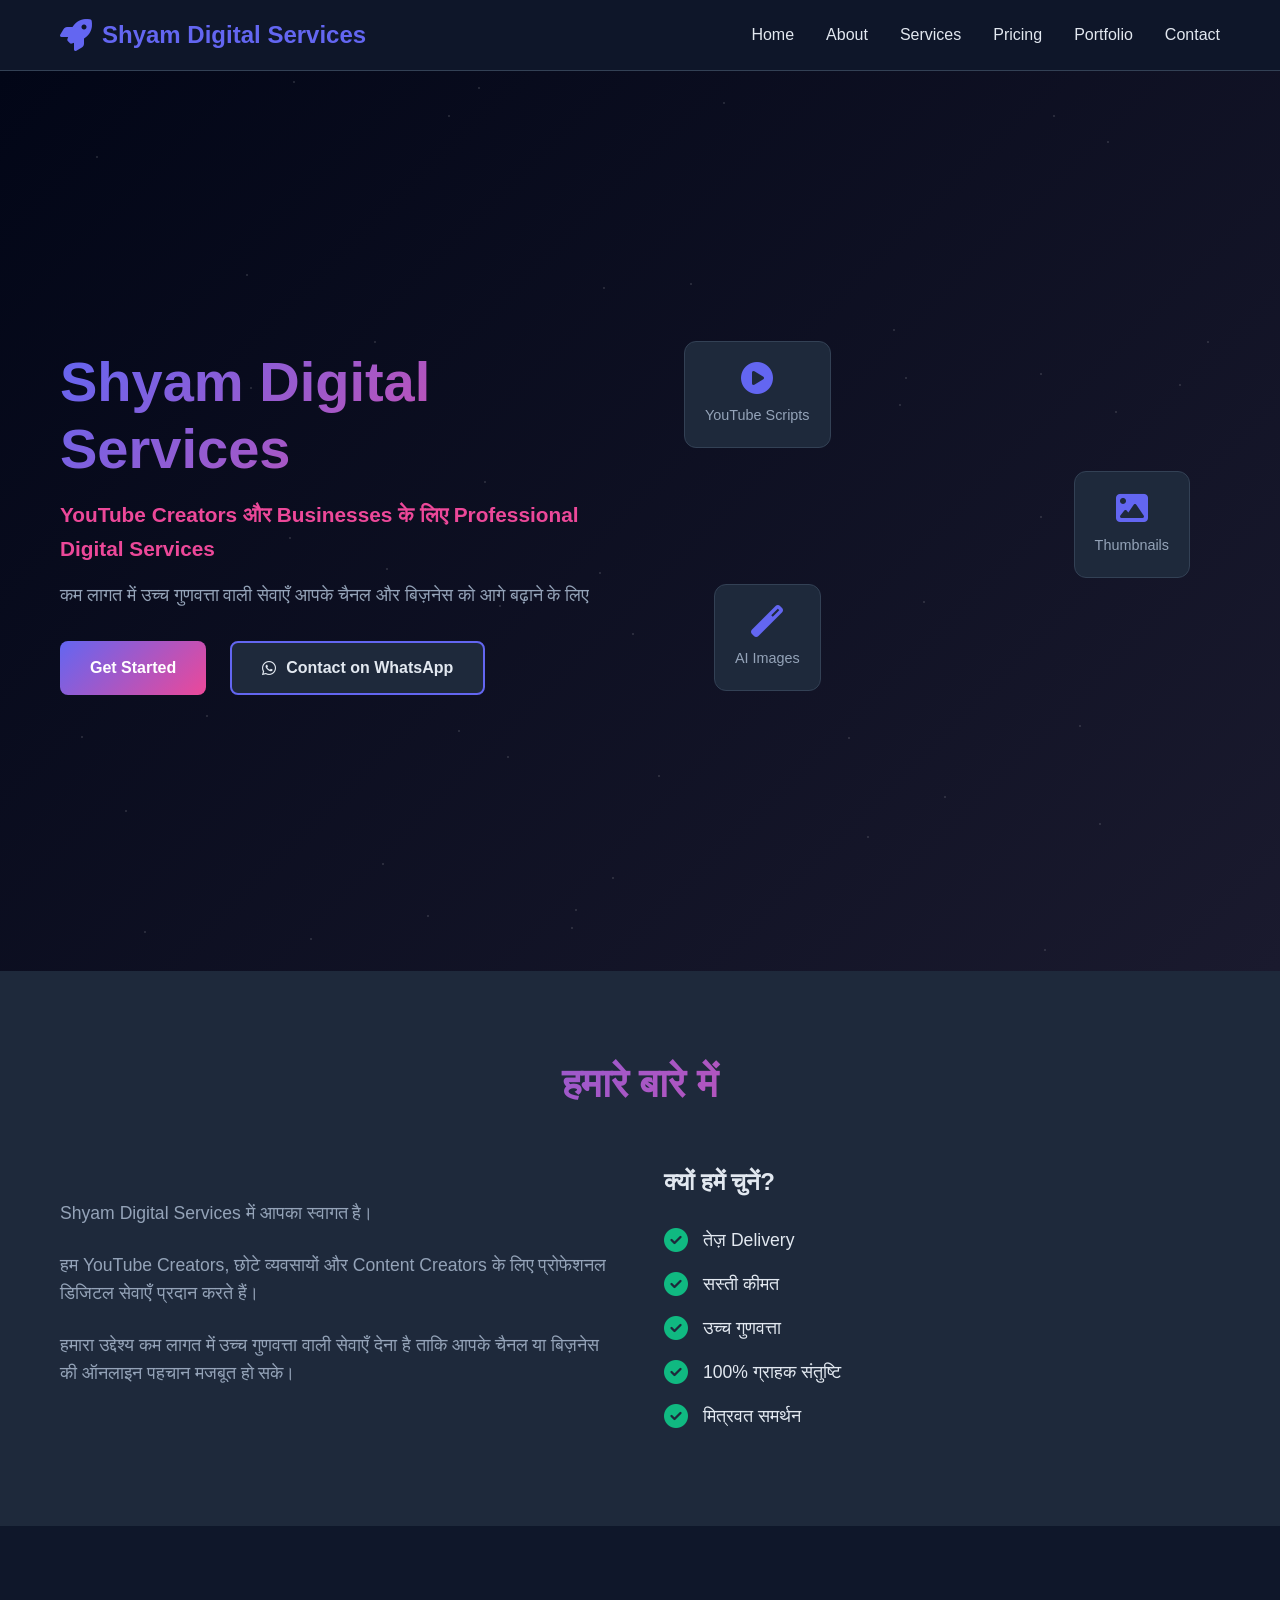
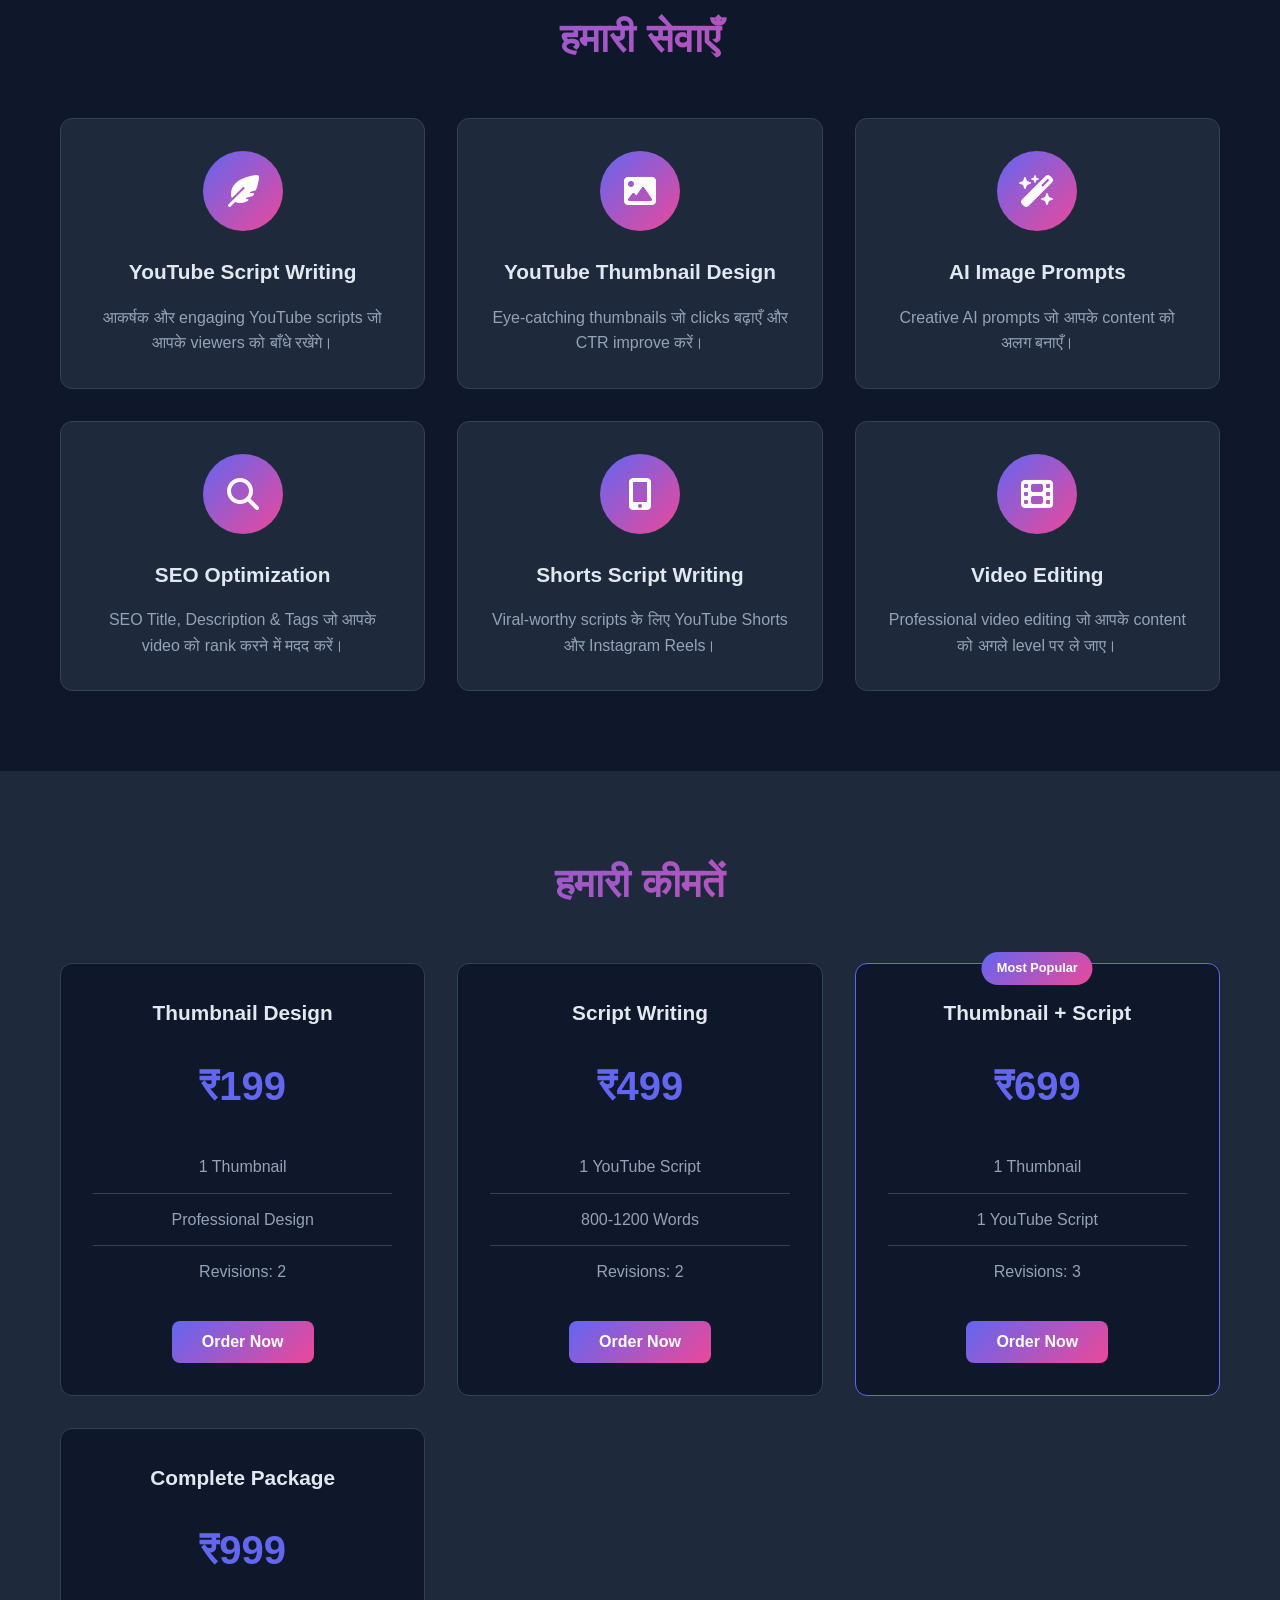
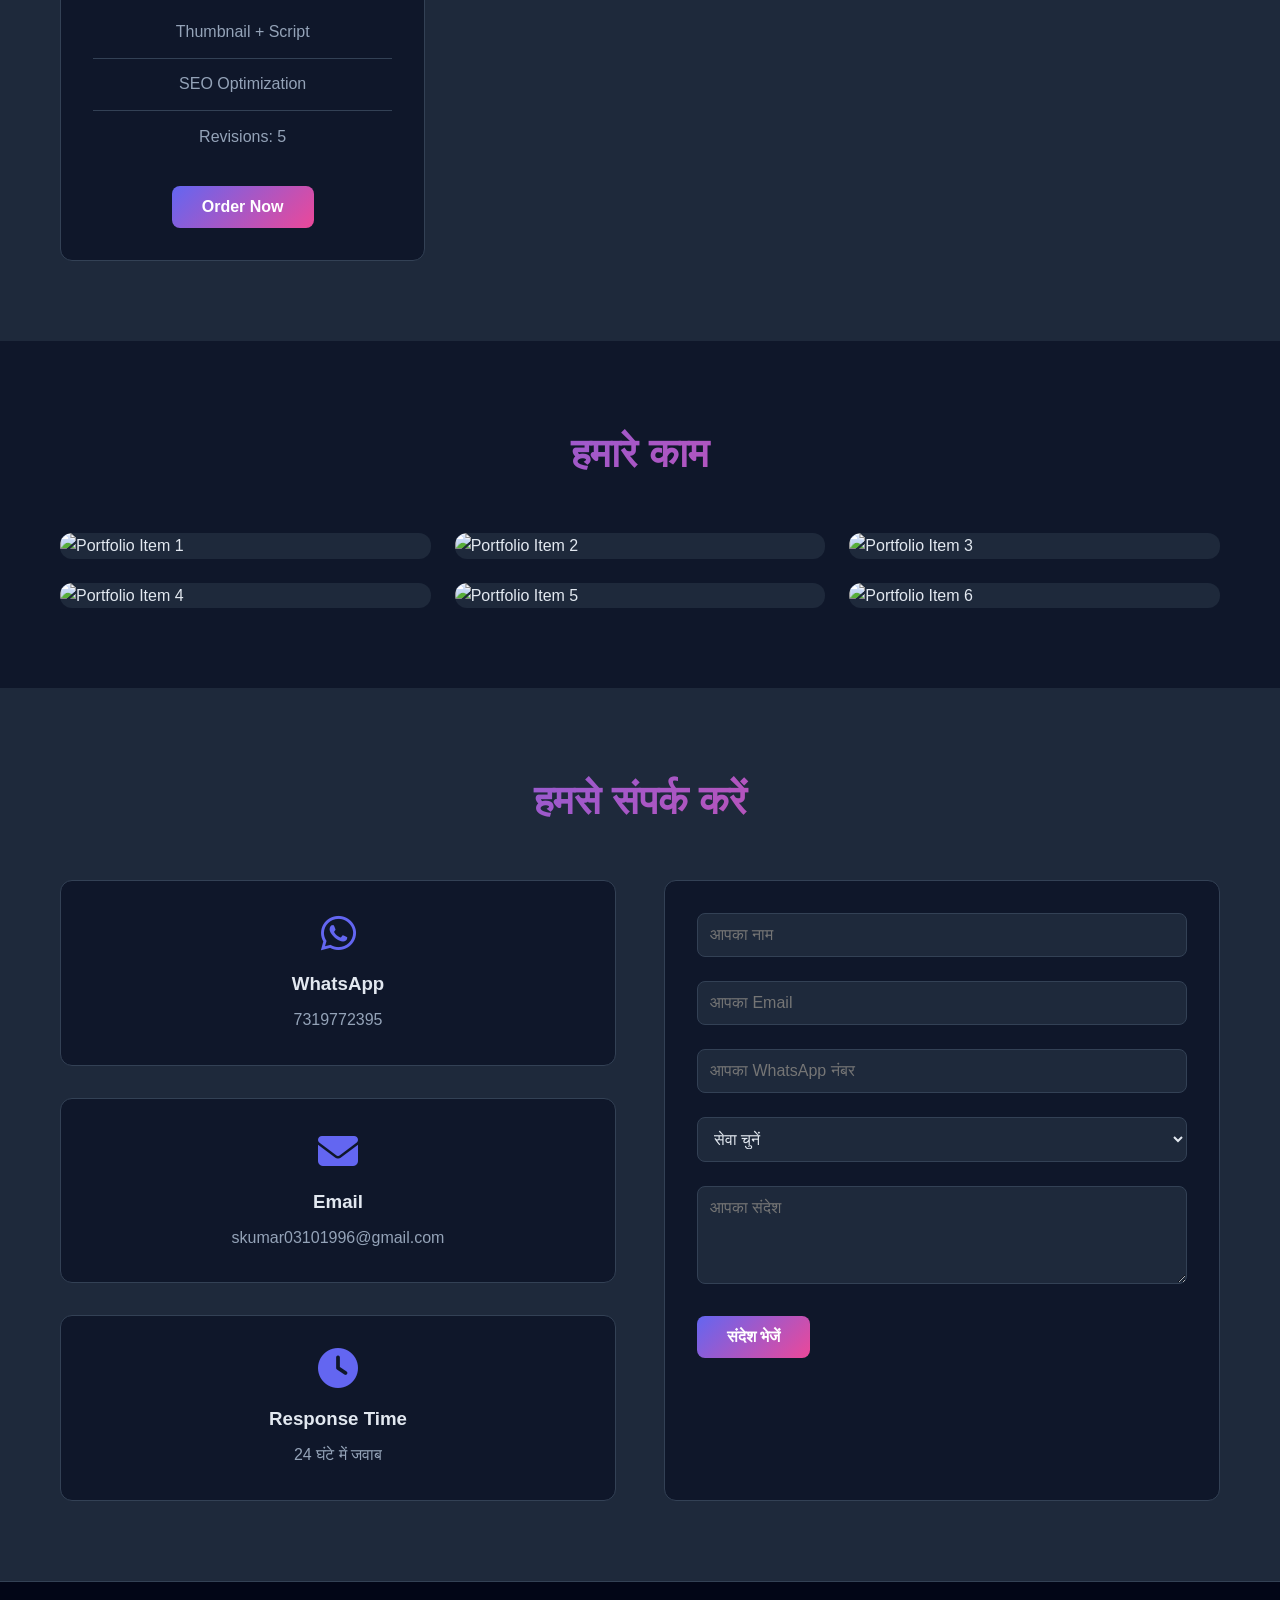
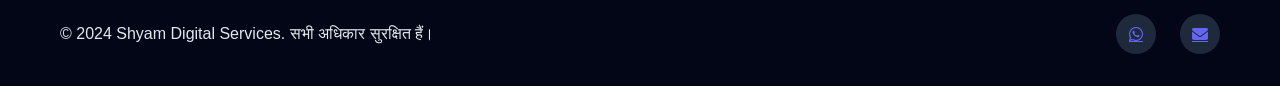
==== index.html @ b9439e79 "Initial commit: Shyam Digital Services Website" ====
<!DOCTYPE html>
<html lang="hi">
<head>
    <meta charset="UTF-8">
    <meta name="viewport" content="width=device-width, initial-scale=1.0">
    <title>Shyam Digital Services - YouTube और Business के लिए Digital Solutions</title>
    <link rel="stylesheet" href="styles.css">
    <link rel="stylesheet" href="https://cdnjs.cloudflare.com/ajax/libs/font-awesome/6.4.0/css/all.min.css">
</head>
<body>
    <!-- Navigation -->
    <nav class="navbar">
        <div class="container">
            <div class="logo">
                <i class="fas fa-rocket"></i>
                <span>Shyam Digital Services</span>
            </div>
            <ul class="nav-links">
                <li><a href="#home">Home</a></li>
                <li><a href="#about">About</a></li>
                <li><a href="#services">Services</a></li>
                <li><a href="#pricing">Pricing</a></li>
                <li><a href="#portfolio">Portfolio</a></li>
                <li><a href="#contact">Contact</a></li>
            </ul>
            <div class="hamburger">
                <span></span>
                <span></span>
                <span></span>
            </div>
        </div>
    </nav>

    <!-- Home Section -->
    <section id="home" class="hero">
        <div class="stars"></div>
        <div class="container hero-content">
            <div class="hero-text">
                <h1 class="fade-in">Shyam Digital Services</h1>
                <p class="tagline fade-in" style="animation-delay: 0.2s;">YouTube Creators और Businesses के लिए Professional Digital Services</p>
                <p class="description fade-in" style="animation-delay: 0.4s;">कम लागत में उच्च गुणवत्ता वाली सेवाएँ आपके चैनल और बिज़नेस को आगे बढ़ाने के लिए</p>
                <div class="hero-buttons fade-in" style="animation-delay: 0.6s;">
                    <a href="#services" class="btn btn-primary">Get Started</a>
                    <a href="https://wa.me/917319772395?text=Hello%20Shyam%20Digital%20Services" class="btn btn-secondary" target="_blank">
                        <i class="fab fa-whatsapp"></i> Contact on WhatsApp
                    </a>
                </div>
            </div>
            <div class="hero-image">
                <div class="floating-card card-1">
                    <i class="fas fa-play-circle"></i>
                    <p>YouTube Scripts</p>
                </div>
                <div class="floating-card card-2">
                    <i class="fas fa-image"></i>
                    <p>Thumbnails</p>
                </div>
                <div class="floating-card card-3">
                    <i class="fas fa-magic"></i>
                    <p>AI Images</p>
                </div>
            </div>
        </div>
    </section>

    <!-- About Section -->
    <section id="about" class="about">
        <div class="container">
            <h2 class="section-title">हमारे बारे में</h2>
            <div class="about-content">
                <div class="about-text">
                    <p>Shyam Digital Services में आपका स्वागत है।</p>
                    <p>हम YouTube Creators, छोटे व्यवसायों और Content Creators के लिए प्रोफेशनल डिजिटल सेवाएँ प्रदान करते हैं।</p>
                    <p>हमारा उद्देश्य कम लागत में उच्च गुणवत्ता वाली सेवाएँ देना है ताकि आपके चैनल या बिज़नेस की ऑनलाइन पहचान मजबूत हो सके।</p>
                </div>
                <div class="why-choose">
                    <h3>क्यों हमें चुनें?</h3>
                    <ul>
                        <li><i class="fas fa-check-circle"></i> तेज़ Delivery</li>
                        <li><i class="fas fa-check-circle"></i> सस्ती कीमत</li>
                        <li><i class="fas fa-check-circle"></i> उच्च गुणवत्ता</li>
                        <li><i class="fas fa-check-circle"></i> 100% ग्राहक संतुष्टि</li>
                        <li><i class="fas fa-check-circle"></i> मित्रवत समर्थन</li>
                    </ul>
                </div>
            </div>
        </div>
    </section>

    <!-- Services Section -->
    <section id="services" class="services">
        <div class="container">
            <h2 class="section-title">हमारी सेवाएँ</h2>
            <div class="services-grid">
                <div class="service-card">
                    <div class="service-icon">
                        <i class="fas fa-feather-alt"></i>
                    </div>
                    <h3>YouTube Script Writing</h3>
                    <p>आकर्षक और engaging YouTube scripts जो आपके viewers को बाँधे रखेंगे।</p>
                </div>
                <div class="service-card">
                    <div class="service-icon">
                        <i class="fas fa-image"></i>
                    </div>
                    <h3>YouTube Thumbnail Design</h3>
                    <p>Eye-catching thumbnails जो clicks बढ़ाएँ और CTR improve करें।</p>
                </div>
                <div class="service-card">
                    <div class="service-icon">
                        <i class="fas fa-wand-magic-sparkles"></i>
                    </div>
                    <h3>AI Image Prompts</h3>
                    <p>Creative AI prompts जो आपके content को अलग बनाएँ।</p>
                </div>
                <div class="service-card">
                    <div class="service-icon">
                        <i class="fas fa-search"></i>
                    </div>
                    <h3>SEO Optimization</h3>
                    <p>SEO Title, Description & Tags जो आपके video को rank करने में मदद करें।</p>
                </div>
                <div class="service-card">
                    <div class="service-icon">
                        <i class="fas fa-mobile-alt"></i>
                    </div>
                    <h3>Shorts Script Writing</h3>
                    <p>Viral-worthy scripts के लिए YouTube Shorts और Instagram Reels।</p>
                </div>
                <div class="service-card">
                    <div class="service-icon">
                        <i class="fas fa-film"></i>
                    </div>
                    <h3>Video Editing</h3>
                    <p>Professional video editing जो आपके content को अगले level पर ले जाए।</p>
                </div>
            </div>
        </div>
    </section>

    <!-- Pricing Section -->
    <section id="pricing" class="pricing">
        <div class="container">
            <h2 class="section-title">हमारी कीमतें</h2>
            <div class="pricing-grid">
                <div class="pricing-card">
                    <h3>Thumbnail Design</h3>
                    <div class="price">₹199</div>
                    <ul>
                        <li>1 Thumbnail</li>
                        <li>Professional Design</li>
                        <li>Revisions: 2</li>
                    </ul>
                    <button class="btn btn-primary">Order Now</button>
                </div>
                <div class="pricing-card">
                    <h3>Script Writing</h3>
                    <div class="price">₹499</div>
                    <ul>
                        <li>1 YouTube Script</li>
                        <li>800-1200 Words</li>
                        <li>Revisions: 2</li>
                    </ul>
                    <button class="btn btn-primary">Order Now</button>
                </div>
                <div class="pricing-card featured">
                    <div class="badge">Most Popular</div>
                    <h3>Thumbnail + Script</h3>
                    <div class="price">₹699</div>
                    <ul>
                        <li>1 Thumbnail</li>
                        <li>1 YouTube Script</li>
                        <li>Revisions: 3</li>
                    </ul>
                    <button class="btn btn-primary">Order Now</button>
                </div>
                <div class="pricing-card">
                    <h3>Complete Package</h3>
                    <div class="price">₹999</div>
                    <ul>
                        <li>Thumbnail + Script</li>
                        <li>SEO Optimization</li>
                        <li>Revisions: 5</li>
                    </ul>
                    <button class="btn btn-primary">Order Now</button>
                </div>
            </div>
        </div>
    </section>

    <!-- Portfolio Section -->
    <section id="portfolio" class="portfolio">
        <div class="container">
            <h2 class="section-title">हमारे काम</h2>
            <div class="portfolio-grid">
                <div class="portfolio-item">
                    <img src="https://via.placeholder.com/300x200?text=Thumbnail+1" alt="Portfolio Item 1">
                    <div class="portfolio-overlay">
                        <h4>YouTube Thumbnail</h4>
                        <p>Professional Design</p>
                    </div>
                </div>
                <div class="portfolio-item">
                    <img src="https://via.placeholder.com/300x200?text=Thumbnail+2" alt="Portfolio Item 2">
                    <div class="portfolio-overlay">
                        <h4>Shorts Thumbnail</h4>
                        <p>Viral Design</p>
                    </div>
                </div>
                <div class="portfolio-item">
                    <img src="https://via.placeholder.com/300x200?text=Thumbnail+3" alt="Portfolio Item 3">
                    <div class="portfolio-overlay">
                        <h4>AI Generated</h4>
                        <p>Creative Design</p>
                    </div>
                </div>
                <div class="portfolio-item">
                    <img src="https://via.placeholder.com/300x200?text=Thumbnail+4" alt="Portfolio Item 4">
                    <div class="portfolio-overlay">
                        <h4>Brand Design</h4>
                        <p>Custom Design</p>
                    </div>
                </div>
                <div class="portfolio-item">
                    <img src="https://via.placeholder.com/300x200?text=Thumbnail+5" alt="Portfolio Item 5">
                    <div class="portfolio-overlay">
                        <h4>Premium Design</h4>
                        <p>High Quality</p>
                    </div>
                </div>
                <div class="portfolio-item">
                    <img src="https://via.placeholder.com/300x200?text=Thumbnail+6" alt="Portfolio Item 6">
                    <div class="portfolio-overlay">
                        <h4>Special Design</h4>
                        <p>Custom Request</p>
                    </div>
                </div>
            </div>
        </div>
    </section>

    <!-- Contact Section -->
    <section id="contact" class="contact">
        <div class="container">
            <h2 class="section-title">हमसे संपर्क करें</h2>
            <div class="contact-content">
                <div class="contact-info">
                    <div class="contact-card">
                        <i class="fab fa-whatsapp"></i>
                        <h3>WhatsApp</h3>
                        <a href="https://wa.me/917319772395?text=Hello%20Shyam%20Digital%20Services" target="_blank">7319772395</a>
                    </div>
                    <div class="contact-card">
                        <i class="fas fa-envelope"></i>
                        <h3>Email</h3>
                        <a href="mailto:skumar03101996@gmail.com">skumar03101996@gmail.com</a>
                    </div>
                    <div class="contact-card">
                        <i class="fas fa-clock"></i>
                        <h3>Response Time</h3>
                        <p>24 घंटे में जवाब</p>
                    </div>
                </div>
                <form class="contact-form" id="contactForm">
                    <div class="form-group">
                        <input type="text" placeholder="आपका नाम" required>
                    </div>
                    <div class="form-group">
                        <input type="email" placeholder="आपका Email" required>
                    </div>
                    <div class="form-group">
                        <input type="tel" placeholder="आपका WhatsApp नंबर" required>
                    </div>
                    <div class="form-group">
                        <select required>
                            <option value="">सेवा चुनें</option>
                            <option value="thumbnail">Thumbnail Design</option>
                            <option value="script">Script Writing</option>
                            <option value="both">Thumbnail + Script</option>
                            <option value="package">Complete Package</option>
                            <option value="other">अन्य</option>
                        </select>
                    </div>
                    <div class="form-group">
                        <textarea placeholder="आपका संदेश" rows="4" required></textarea>
                    </div>
                    <button type="submit" class="btn btn-primary">संदेश भेजें</button>
                </form>
            </div>
        </div>
    </section>

    <!-- Footer -->
    <footer class="footer">
        <div class="container">
            <p>&copy; 2024 Shyam Digital Services. सभी अधिकार सुरक्षित हैं।</p>
            <div class="social-links">
                <a href="https://wa.me/917319772395" target="_blank"><i class="fab fa-whatsapp"></i></a>
                <a href="mailto:skumar03101996@gmail.com"><i class="fas fa-envelope"></i></a>
            </div>
        </div>
    </footer>

    <script src="script.js"></script>
</body>
</html>
---- styles.css ----
:root {
    --primary-color: #6366f1;
    --secondary-color: #ec4899;
    --dark-bg: #0f172a;
    --darker-bg: #020617;
    --card-bg: #1e293b;
    --text-light: #e2e8f0;
    --text-muted: #94a3b8;
    --border-color: #334155;
    --success: #10b981;
    --warning: #f59e0b;
}

* {
    margin: 0;
    padding: 0;
    box-sizing: border-box;
}

html {
    scroll-behavior: smooth;
}

body {
    font-family: 'Segoe UI', Tahoma, Geneva, Verdana, sans-serif;
    background-color: var(--dark-bg);
    color: var(--text-light);
    line-height: 1.6;
}

.container {
    max-width: 1200px;
    margin: 0 auto;
    padding: 0 20px;
}

/* Navigation */
.navbar {
    background-color: rgba(15, 23, 42, 0.95);
    backdrop-filter: blur(10px);
    border-bottom: 1px solid var(--border-color);
    position: sticky;
    top: 0;
    z-index: 1000;
    animation: slideDown 0.5s ease-out;
}

@keyframes slideDown {
    from {
        transform: translateY(-100%);
        opacity: 0;
    }
    to {
        transform: translateY(0);
        opacity: 1;
    }
}

.navbar .container {
    display: flex;
    justify-content: space-between;
    align-items: center;
    padding: 1rem 20px;
}

.logo {
    display: flex;
    align-items: center;
    gap: 10px;
    font-size: 1.5rem;
    font-weight: bold;
    color: var(--primary-color);
}

.logo i {
    font-size: 2rem;
}

.nav-links {
    display: flex;
    list-style: none;
    gap: 2rem;
}

.nav-links a {
    color: var(--text-light);
    text-decoration: none;
    transition: color 0.3s ease;
    font-weight: 500;
}

.nav-links a:hover {
    color: var(--primary-color);
}

.hamburger {
    display: none;
    flex-direction: column;
    cursor: pointer;
}

.hamburger span {
    width: 25px;
    height: 3px;
    background-color: var(--text-light);
    margin: 5px 0;
    transition: 0.3s;
}

/* Hero Section */
.hero {
    min-height: 100vh;
    display: flex;
    align-items: center;
    position: relative;
    overflow: hidden;
    background: linear-gradient(135deg, var(--darker-bg) 0%, #1a1a2e 100%);
}

.stars {
    position: absolute;
    width: 100%;
    height: 100%;
    top: 0;
    left: 0;
    opacity: 0.3;
}

.hero-content {
    display: grid;
    grid-template-columns: 1fr 1fr;
    gap: 3rem;
    align-items: center;
    position: relative;
    z-index: 2;
}

.hero-text h1 {
    font-size: 3.5rem;
    line-height: 1.2;
    margin-bottom: 1rem;
    background: linear-gradient(135deg, var(--primary-color), var(--secondary-color));
    -webkit-background-clip: text;
    -webkit-text-fill-color: transparent;
    background-clip: text;
}

.tagline {
    font-size: 1.3rem;
    color: var(--secondary-color);
    margin-bottom: 1rem;
    font-weight: 600;
}

.description {
    font-size: 1.1rem;
    color: var(--text-muted);
    margin-bottom: 2rem;
}

.hero-buttons {
    display: flex;
    gap: 1.5rem;
    flex-wrap: wrap;
}

.btn {
    padding: 12px 30px;
    border-radius: 8px;
    font-size: 1rem;
    font-weight: 600;
    cursor: pointer;
    border: none;
    text-decoration: none;
    display: inline-flex;
    align-items: center;
    gap: 10px;
    transition: all 0.3s ease;
}

.btn-primary {
    background: linear-gradient(135deg, var(--primary-color), var(--secondary-color));
    color: white;
}

.btn-primary:hover {
    transform: translateY(-2px);
    box-shadow: 0 10px 25px rgba(99, 102, 241, 0.3);
}

.btn-secondary {
    background-color: var(--card-bg);
    color: var(--text-light);
    border: 2px solid var(--primary-color);
}

.btn-secondary:hover {
    background-color: var(--primary-color);
    color: white;
}

/* Floating Cards */
.hero-image {
    position: relative;
    height: 400px;
}

.floating-card {
    position: absolute;
    background-color: var(--card-bg);
    border: 1px solid var(--border-color);
    padding: 20px;
    border-radius: 12px;
    text-align: center;
    animation: float 3s ease-in-out infinite;
}

.card-1 {
    top: 20px;
    left: 20px;
    animation-delay: 0s;
}

.card-2 {
    top: 150px;
    right: 30px;
    animation-delay: 0.5s;
}

.card-3 {
    bottom: 30px;
    left: 50px;
    animation-delay: 1s;
}

.floating-card i {
    font-size: 2rem;
    color: var(--primary-color);
    margin-bottom: 10px;
}

.floating-card p {
    font-size: 0.9rem;
    color: var(--text-muted);
}

@keyframes float {
    0%, 100% {
        transform: translateY(0px);
    }
    50% {
        transform: translateY(-20px);
    }
}

@keyframes fade-in {
    from {
        opacity: 0;
        transform: translateY(20px);
    }
    to {
        opacity: 1;
        transform: translateY(0);
    }
}

.fade-in {
    animation: fade-in 0.8s ease-out forwards;
    opacity: 0;
}

/* Section Styles */
section {
    padding: 80px 0;
}

.section-title {
    font-size: 2.5rem;
    text-align: center;
    margin-bottom: 3rem;
    background: linear-gradient(135deg, var(--primary-color), var(--secondary-color));
    -webkit-background-clip: text;
    -webkit-text-fill-color: transparent;
    background-clip: text;
}

/* About Section */
.about {
    background-color: var(--card-bg);
}

.about-content {
    display: grid;
    grid-template-columns: 1fr 1fr;
    gap: 3rem;
    align-items: center;
}

.about-text p {
    font-size: 1.1rem;
    color: var(--text-muted);
    margin-bottom: 1.5rem;
}

.why-choose h3 {
    font-size: 1.5rem;
    margin-bottom: 1.5rem;
}

.why-choose ul {
    list-style: none;
}

.why-choose li {
    display: flex;
    align-items: center;
    gap: 15px;
    margin-bottom: 1rem;
    font-size: 1.1rem;
}

.why-choose i {
    color: var(--success);
    font-size: 1.5rem;
}

/* Services Section */
.services {
    background-color: var(--dark-bg);
}

.services-grid {
    display: grid;
    grid-template-columns: repeat(auto-fit, minmax(320px, 1fr));
    gap: 2rem;
}

.service-card {
    background-color: var(--card-bg);
    padding: 2rem;
    border-radius: 12px;
    border: 1px solid var(--border-color);
    text-align: center;
    transition: all 0.3s ease;
    cursor: pointer;
}

.service-card:hover {
    transform: translateY(-10px);
    border-color: var(--primary-color);
    box-shadow: 0 15px 40px rgba(99, 102, 241, 0.2);
}

.service-icon {
    width: 80px;
    height: 80px;
    margin: 0 auto 1.5rem;
    background: linear-gradient(135deg, var(--primary-color), var(--secondary-color));
    border-radius: 50%;
    display: flex;
    align-items: center;
    justify-content: center;
    font-size: 2rem;
    color: white;
}

.service-card h3 {
    font-size: 1.3rem;
    margin-bottom: 1rem;
}

.service-card p {
    color: var(--text-muted);
}

/* Pricing Section */
.pricing {
    background-color: var(--card-bg);
}

.pricing-grid {
    display: grid;
    grid-template-columns: repeat(auto-fit, minmax(280px, 1fr));
    gap: 2rem;
}

.pricing-card {
    background-color: var(--dark-bg);
    padding: 2rem;
    border-radius: 12px;
    border: 1px solid var(--border-color);
    text-align: center;
    transition: all 0.3s ease;
    position: relative;
}

.pricing-card:hover {
    transform: translateY(-10px);
    box-shadow: 0 15px 40px rgba(99, 102, 241, 0.2);
}

.pricing-card.featured {
    border-color: var(--primary-color);
    transform: scale(1.05);
}

.badge {
    position: absolute;
    top: -12px;
    left: 50%;
    transform: translateX(-50%);
    background: linear-gradient(135deg, var(--primary-color), var(--secondary-color));
    color: white;
    padding: 6px 15px;
    border-radius: 20px;
    font-size: 0.8rem;
    font-weight: bold;
}

.pricing-card h3 {
    font-size: 1.3rem;
    margin-bottom: 1rem;
}

.price {
    font-size: 2.5rem;
    color: var(--primary-color);
    margin: 1.5rem 0;
    font-weight: bold;
}

.pricing-card ul {
    list-style: none;
    margin: 1.5rem 0;
}

.pricing-card li {
    padding: 0.8rem 0;
    color: var(--text-muted);
    border-bottom: 1px solid var(--border-color);
}

.pricing-card li:last-child {
    border-bottom: none;
}

/* Portfolio Section */
.portfolio {
    background-color: var(--dark-bg);
}

.portfolio-grid {
    display: grid;
    grid-template-columns: repeat(auto-fit, minmax(300px, 1fr));
    gap: 1.5rem;
}

.portfolio-item {
    position: relative;
    border-radius: 12px;
    overflow: hidden;
    cursor: pointer;
    background-color: var(--card-bg);
}

.portfolio-item img {
    width: 100%;
    height: 250px;
    object-fit: cover;
    transition: transform 0.3s ease;
}

.portfolio-item:hover img {
    transform: scale(1.1);
}

.portfolio-overlay {
    position: absolute;
    bottom: 0;
    left: 0;
    right: 0;
    background: linear-gradient(to top, rgba(0,0,0,0.9), transparent);
    padding: 2rem 1.5rem 1.5rem;
    transform: translateY(100%);
    transition: transform 0.3s ease;
}

.portfolio-item:hover .portfolio-overlay {
    transform: translateY(0);
}

.portfolio-overlay h4 {
    color: var(--primary-color);
    margin-bottom: 0.5rem;
}

.portfolio-overlay p {
    color: var(--text-muted);
    font-size: 0.9rem;
}

/* Contact Section */
.contact {
    background-color: var(--card-bg);
}

.contact-content {
    display: grid;
    grid-template-columns: 1fr 1fr;
    gap: 3rem;
}

.contact-info {
    display: grid;
    gap: 2rem;
}

.contact-card {
    background-color: var(--dark-bg);
    padding: 2rem;
    border-radius: 12px;
    border: 1px solid var(--border-color);
    text-align: center;
}

.contact-card i {
    font-size: 2.5rem;
    color: var(--primary-color);
    margin-bottom: 1rem;
}

.contact-card h3 {
    margin-bottom: 0.5rem;
}

.contact-card a,
.contact-card p {
    color: var(--text-muted);
    text-decoration: none;
}

.contact-card a:hover {
    color: var(--primary-color);
}

/* Contact Form */
.contact-form {
    background-color: var(--dark-bg);
    padding: 2rem;
    border-radius: 12px;
    border: 1px solid var(--border-color);
}

.form-group {
    margin-bottom: 1.5rem;
}

.form-group input,
.form-group select,
.form-group textarea {
    width: 100%;
    padding: 12px;
    background-color: var(--card-bg);
    border: 1px solid var(--border-color);
    border-radius: 8px;
    color: var(--text-light);
    font-family: inherit;
    font-size: 1rem;
    transition: all 0.3s ease;
}

.form-group input:focus,
.form-group select:focus,
.form-group textarea:focus {
    outline: none;
    border-color: var(--primary-color);
    box-shadow: 0 0 0 3px rgba(99, 102, 241, 0.1);
}

.form-group textarea {
    resize: vertical;
}

/* Footer */
.footer {
    background-color: var(--darker-bg);
    padding: 2rem 0;
    border-top: 1px solid var(--border-color);
    text-align: center;
}

.footer .container {
    display: flex;
    justify-content: space-between;
    align-items: center;
}

.social-links {
    display: flex;
    gap: 1.5rem;
}

.social-links a {
    width: 40px;
    height: 40px;
    background-color: var(--card-bg);
    border-radius: 50%;
    display: flex;
    align-items: center;
    justify-content: center;
    color: var(--primary-color);
    transition: all 0.3s ease;
}

.social-links a:hover {
    background-color: var(--primary-color);
    color: white;
}

/* Responsive Design */
@media (max-width: 768px) {
    .nav-links {
        display: none;
    }

    .hamburger {
        display: flex;
    }

    .hero-content {
        grid-template-columns: 1fr;
    }

    .hero-text h1 {
        font-size: 2.5rem;
    }

    .hero-image {
        display: none;
    }

    .about-content,
    .contact-content {
        grid-template-columns: 1fr;
    }

    .footer .container {
        flex-direction: column;
        gap: 1rem;
    }

    .section-title {
        font-size: 2rem;
    }

    .services-grid,
    .pricing-grid,
    .portfolio-grid {
        grid-template-columns: 1fr;
    }

    .pricing-card.featured {
        transform: scale(1);
    }
}

@media (max-width: 480px) {
    .hero-text h1 {
        font-size: 2rem;
    }

    .tagline {
        font-size: 1.1rem;
    }

    .hero-buttons {
        flex-direction: column;
    }

    .btn {
        width: 100%;
        justify-content: center;
    }

    .navbar .container {
        padding: 1rem 10px;
    }

    .logo span {
        display: none;
    }
}
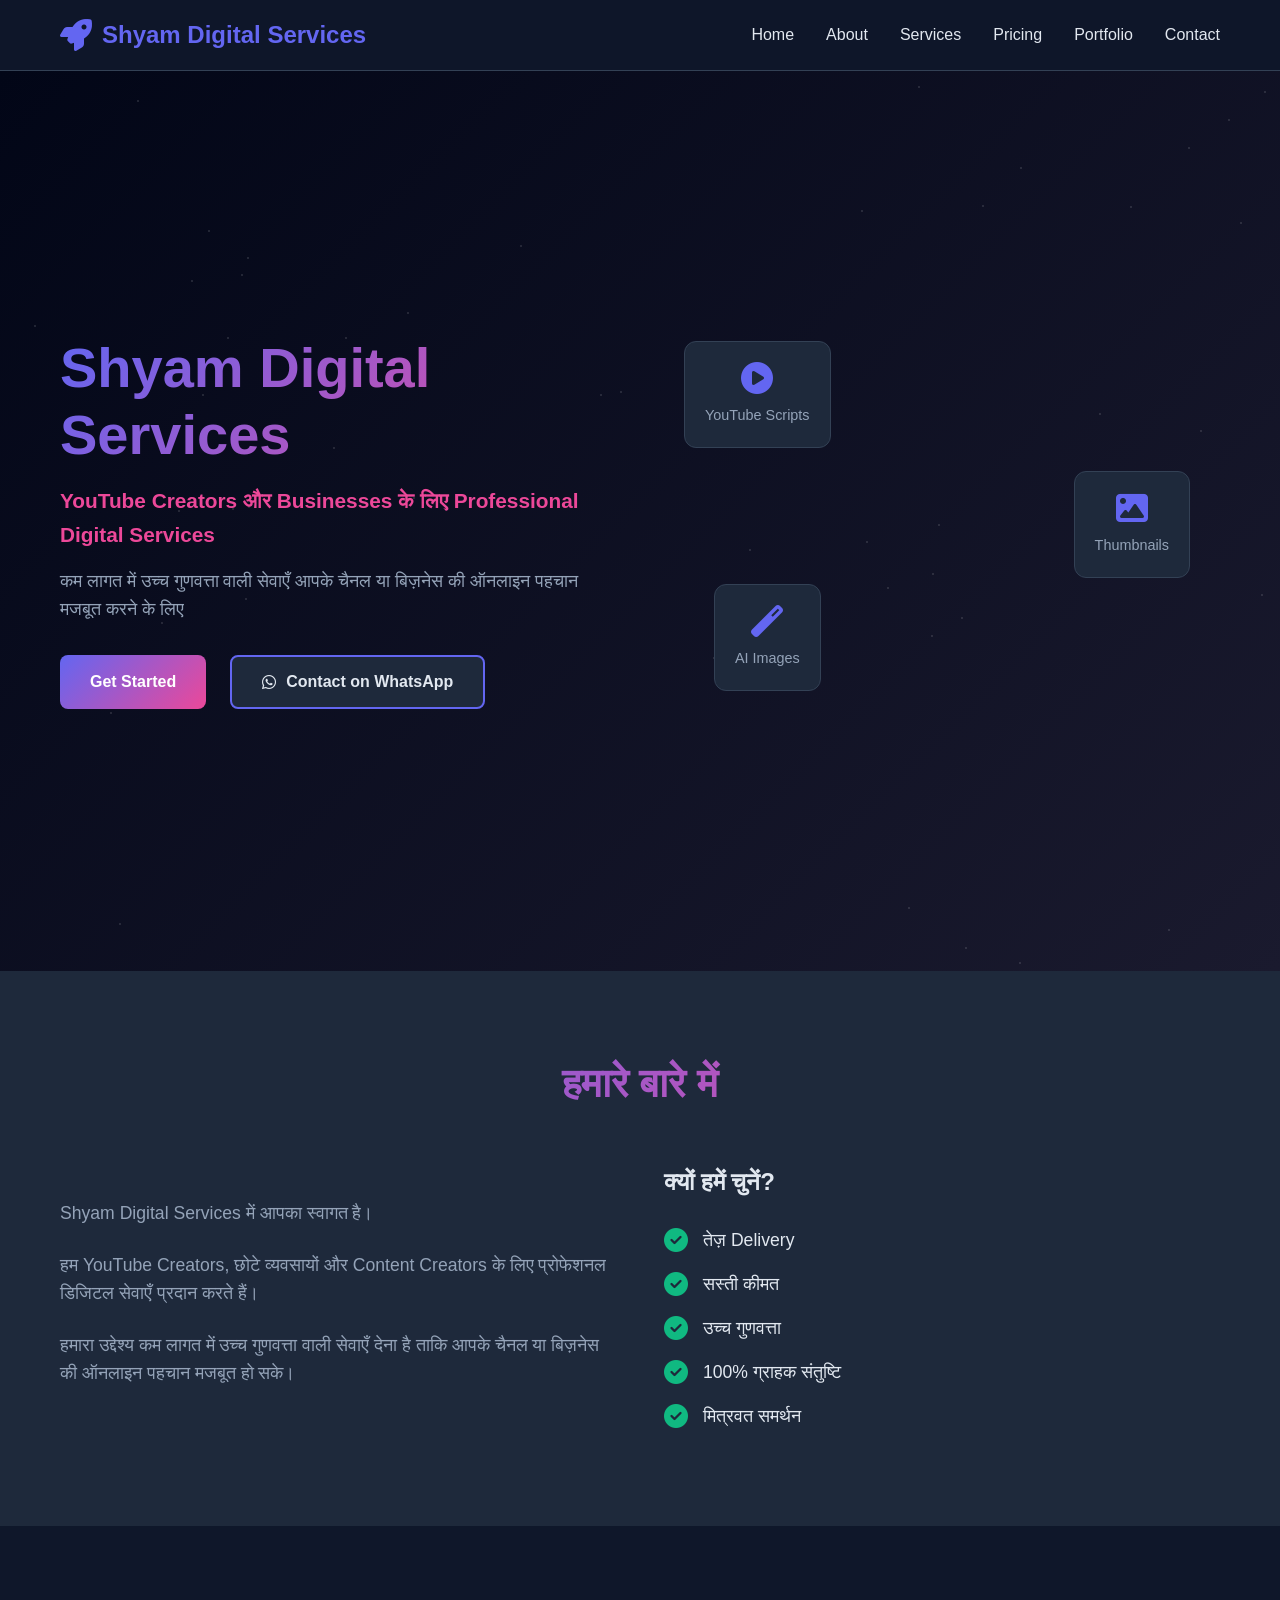
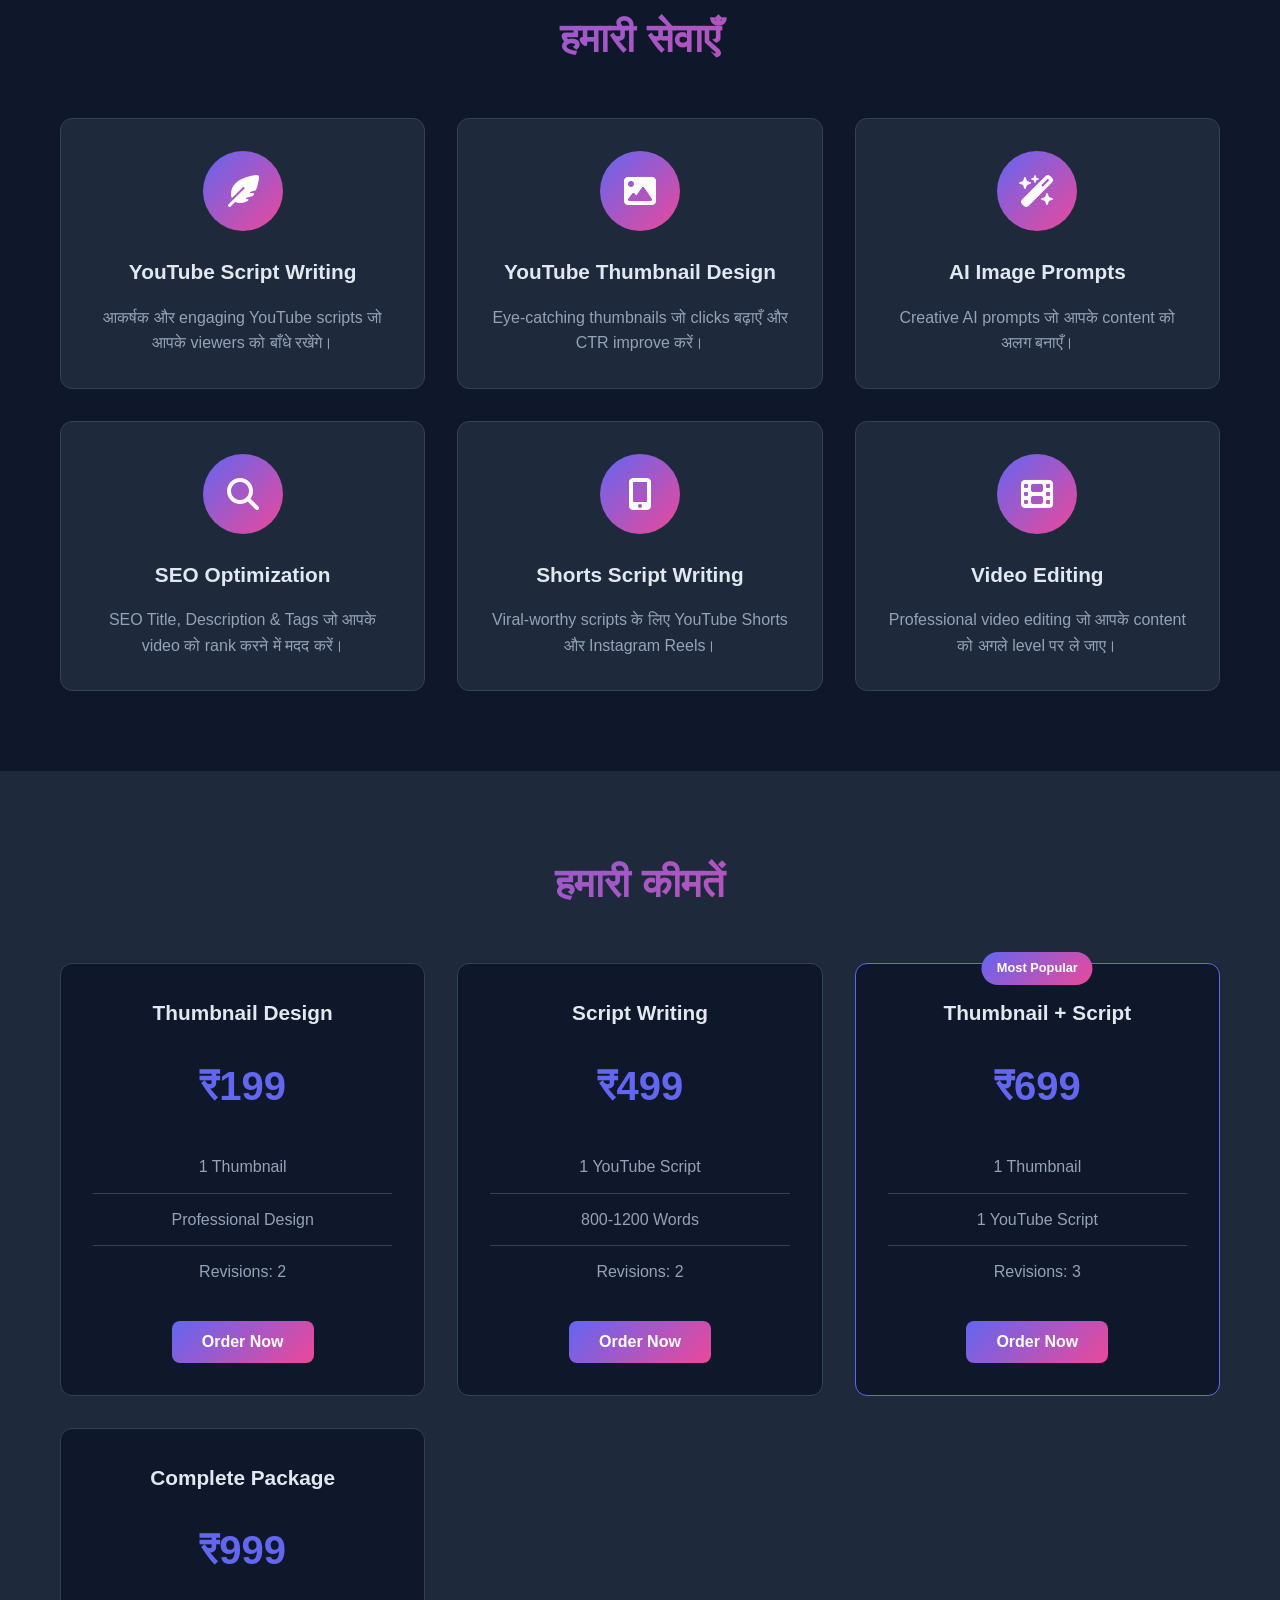
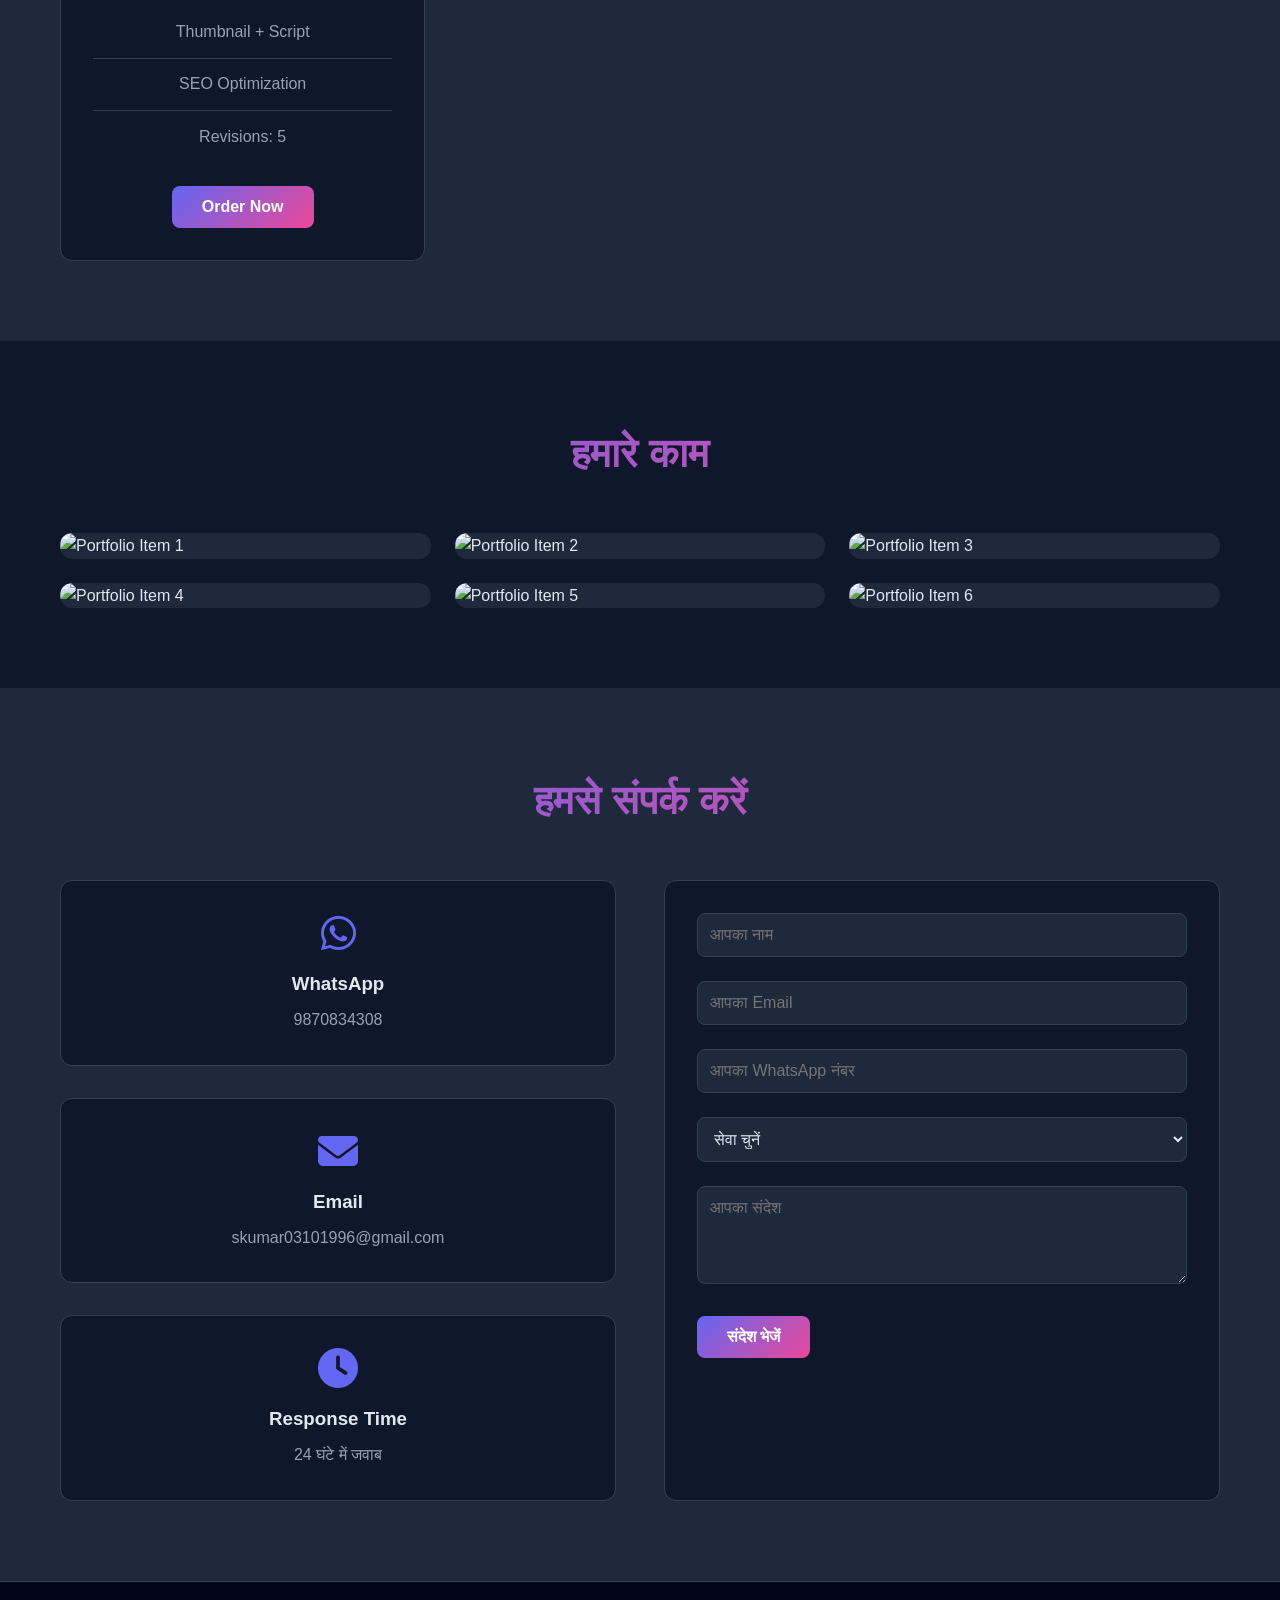
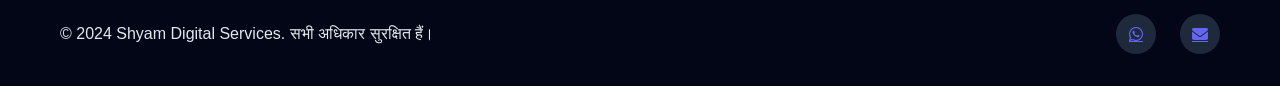
==== commit 253dc5e7: "Update WhatsApp number to 9870834308" ====
--- a/index.html
+++ b/index.html
@@ -38,10 +38,10 @@
             <div class="hero-text">
                 <h1 class="fade-in">Shyam Digital Services</h1>
                 <p class="tagline fade-in" style="animation-delay: 0.2s;">YouTube Creators और Businesses के लिए Professional Digital Services</p>
-                <p class="description fade-in" style="animation-delay: 0.4s;">कम लागत में उच्च गुणवत्ता वाली सेवाएँ आपके चैनल और बिज़नेस को आगे बढ़ाने के लिए</p>
+                <p class="description fade-in" style="animation-delay: 0.4s;">कम लागत में उच्च गुणवत्ता वाली सेवाएँ आपके चैनल या बिज़नेस की ऑनलाइन पहचान मजबूत करने के लिए</p>
                 <div class="hero-buttons fade-in" style="animation-delay: 0.6s;">
                     <a href="#services" class="btn btn-primary">Get Started</a>
-                    <a href="https://wa.me/917319772395?text=Hello%20Shyam%20Digital%20Services" class="btn btn-secondary" target="_blank">
+                    <a href="https://wa.me/919870834308?text=Hello%20Shyam%20Digital%20Services" class="btn btn-secondary" target="_blank">
                         <i class="fab fa-whatsapp"></i> Contact on WhatsApp
                     </a>
                 </div>
@@ -248,7 +248,7 @@
                     <div class="contact-card">
                         <i class="fab fa-whatsapp"></i>
                         <h3>WhatsApp</h3>
-                        <a href="https://wa.me/917319772395?text=Hello%20Shyam%20Digital%20Services" target="_blank">7319772395</a>
+                        <a href="https://wa.me/919870834308?text=Hello%20Shyam%20Digital%20Services" target="_blank">9870834308</a>
                     </div>
                     <div class="contact-card">
                         <i class="fas fa-envelope"></i>
@@ -295,7 +295,7 @@
         <div class="container">
             <p>&copy; 2024 Shyam Digital Services. सभी अधिकार सुरक्षित हैं।</p>
             <div class="social-links">
-                <a href="https://wa.me/917319772395" target="_blank"><i class="fab fa-whatsapp"></i></a>
+                <a href="https://wa.me/919870834308" target="_blank"><i class="fab fa-whatsapp"></i></a>
                 <a href="mailto:skumar03101996@gmail.com"><i class="fas fa-envelope"></i></a>
             </div>
         </div>
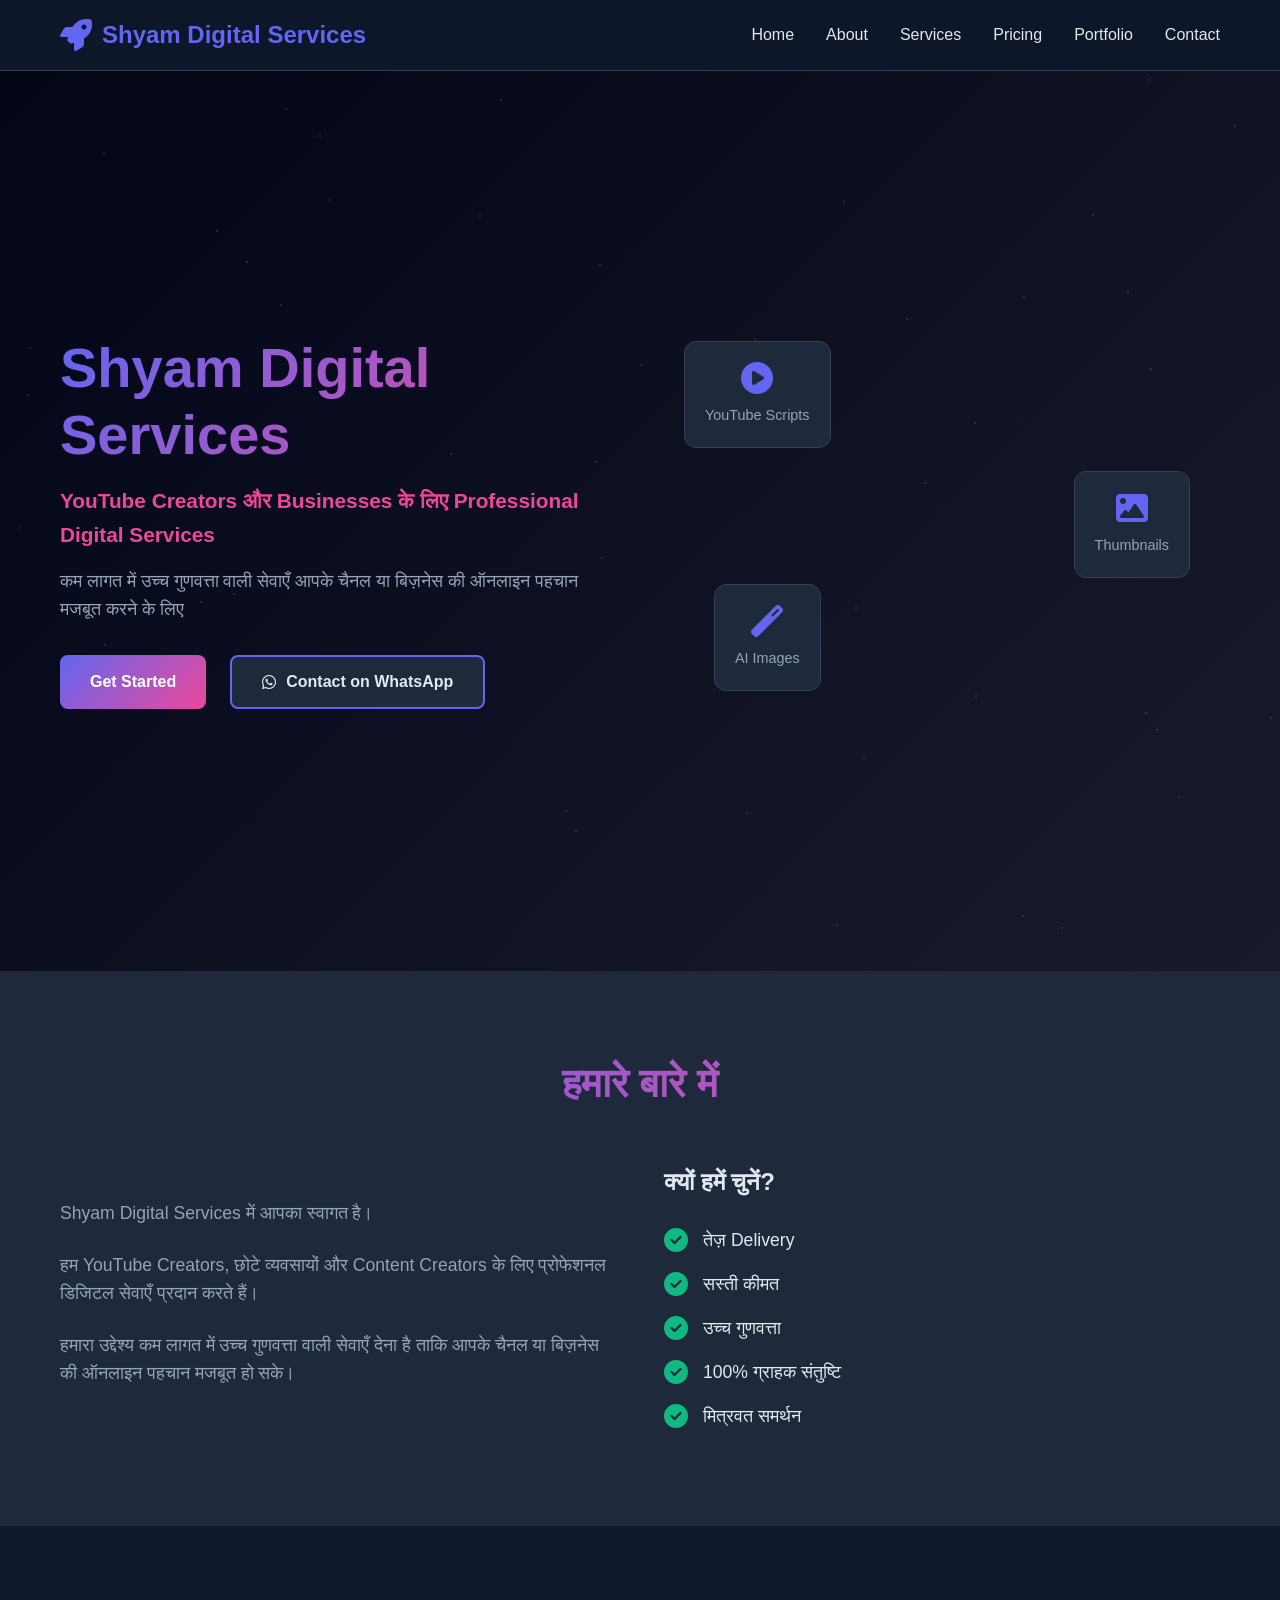
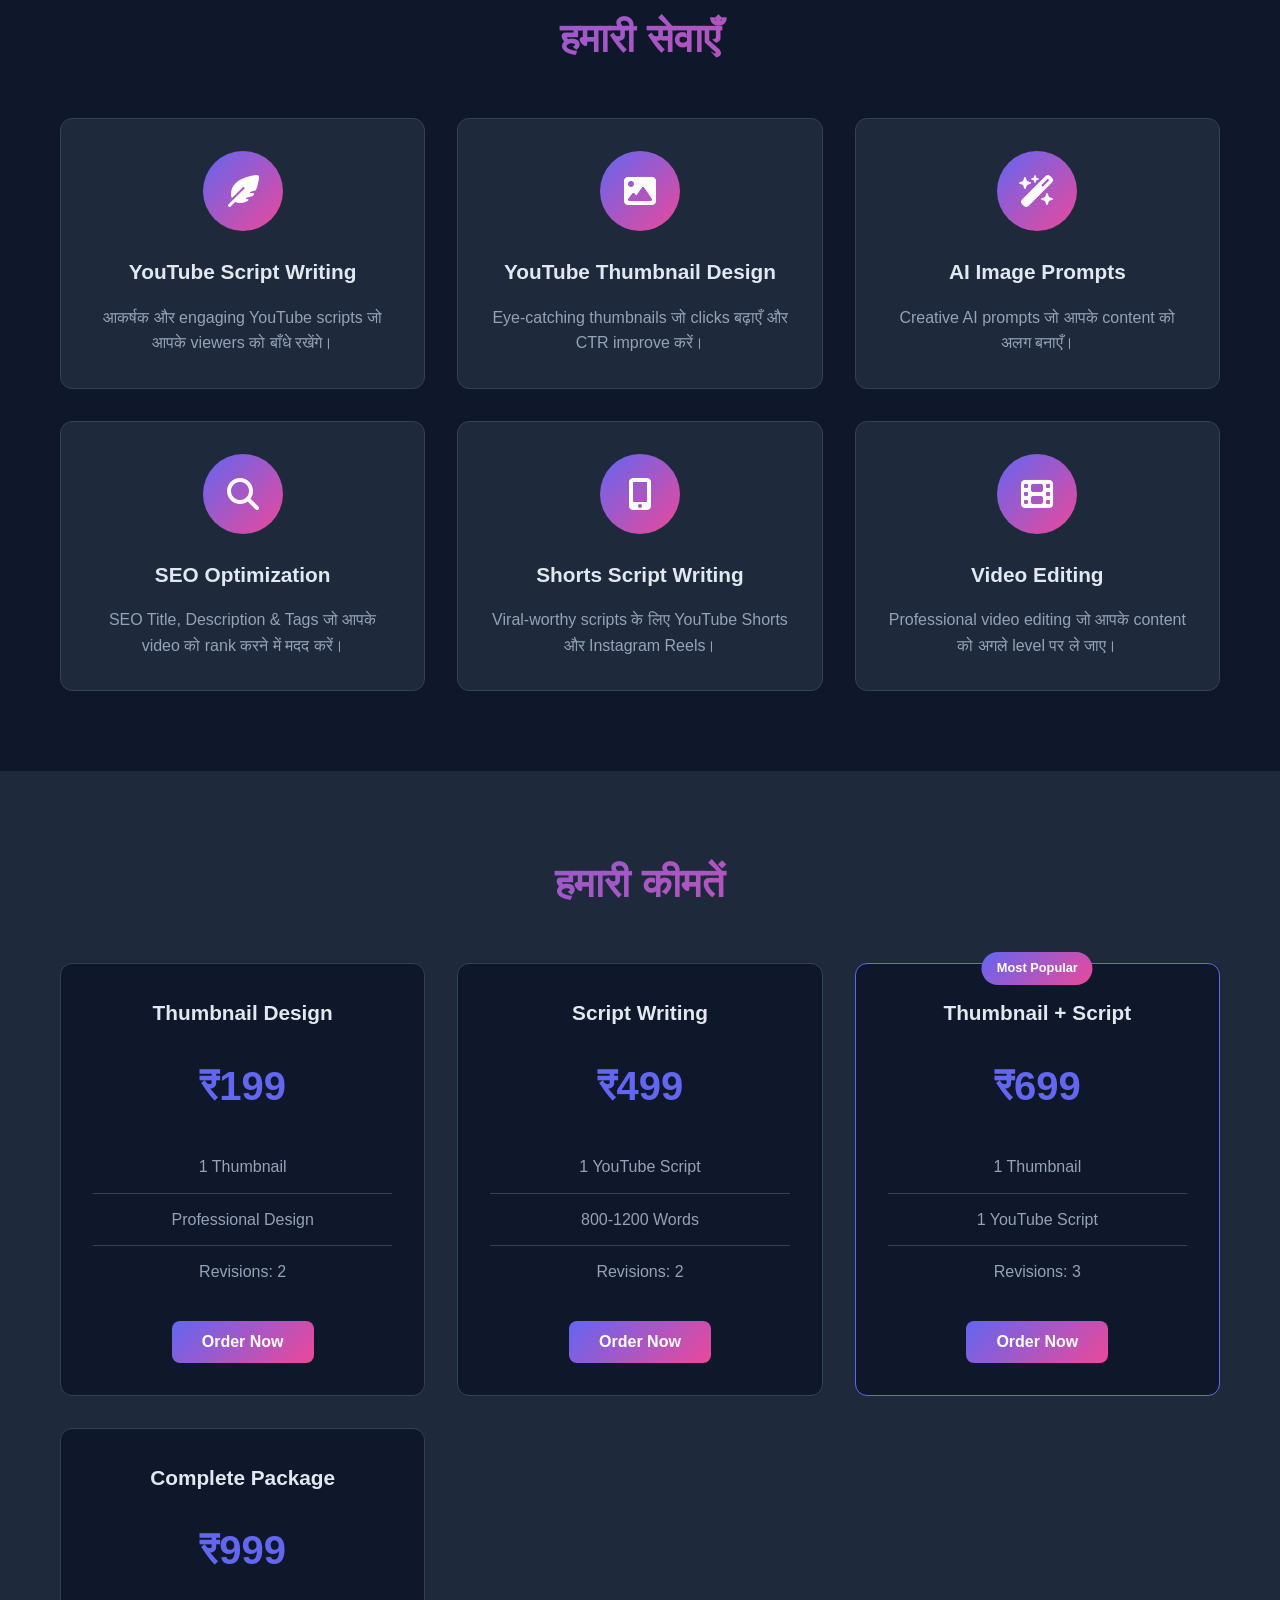
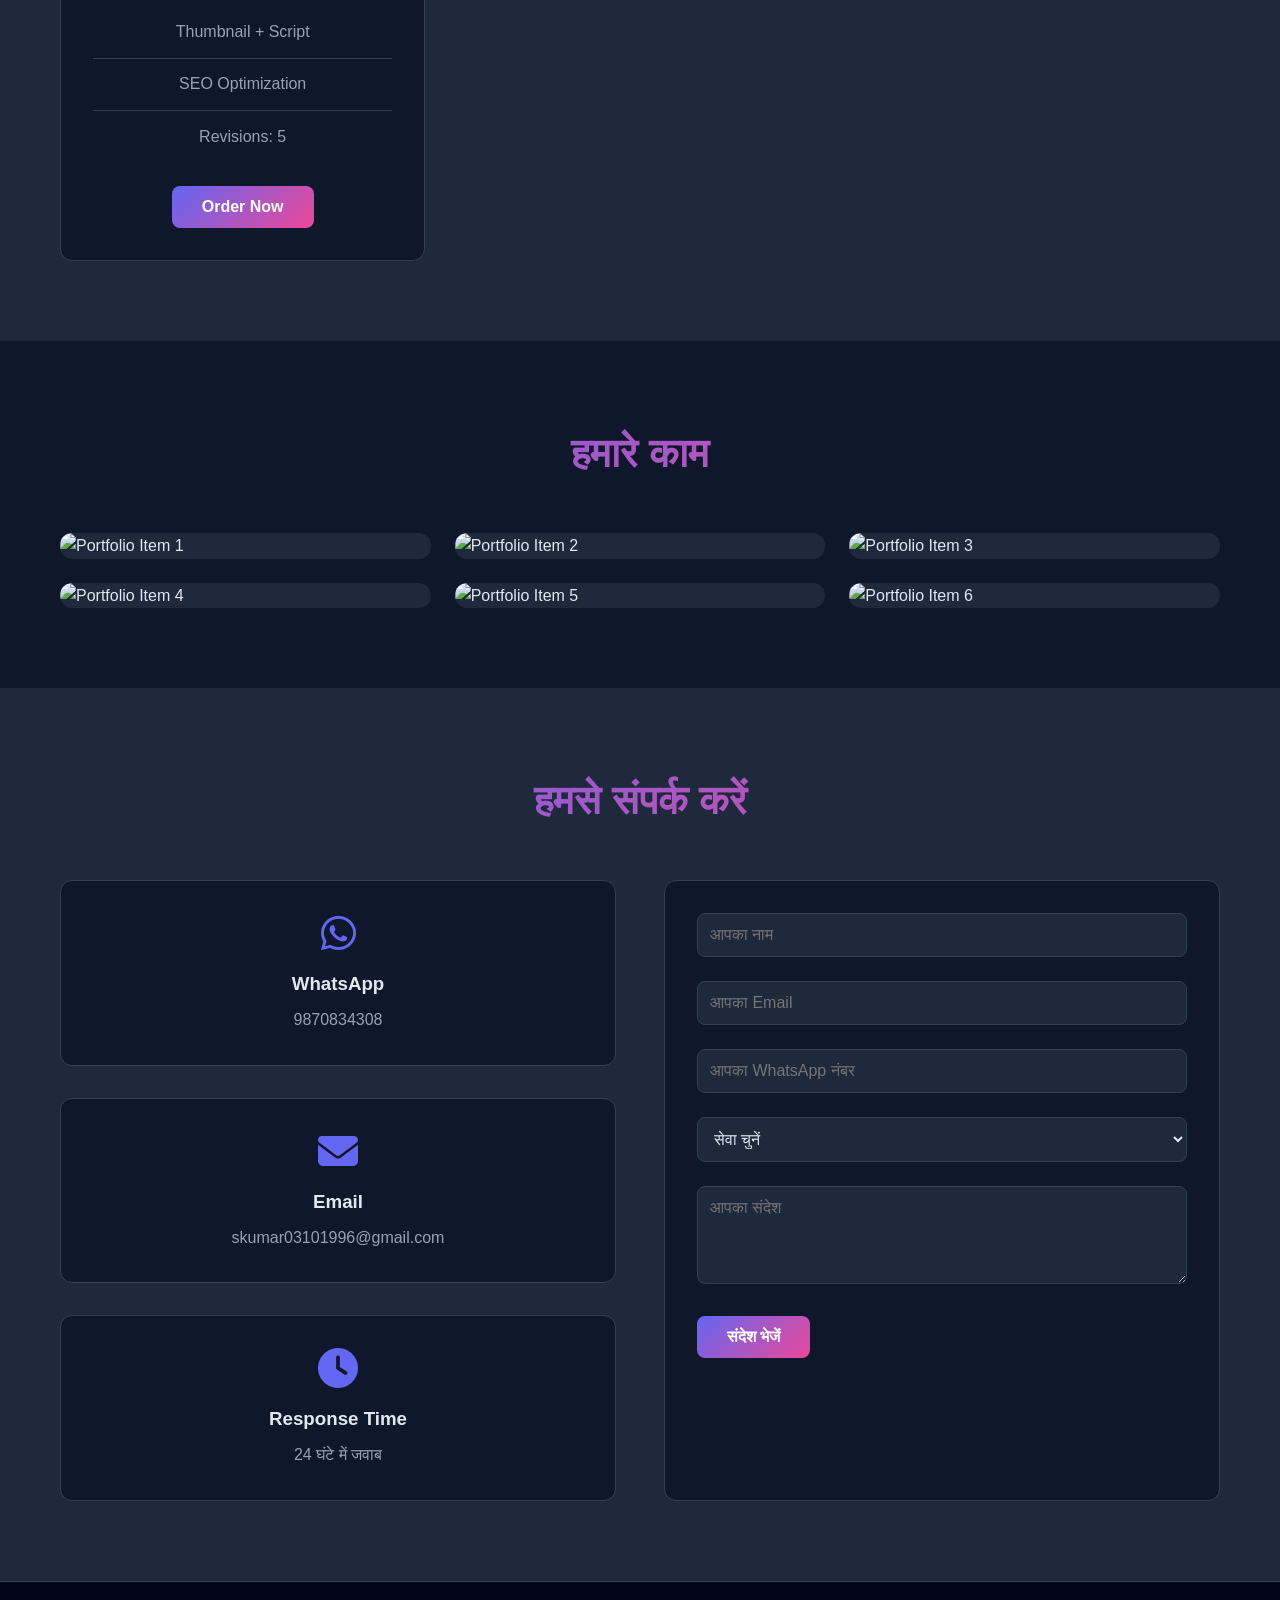
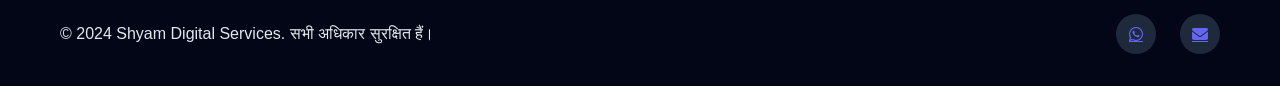
==== commit 308f7c0a: "Update index.html with service detail page links and CSS styles" ====
--- a/index.html
+++ b/index.html
@@ -92,48 +92,48 @@
         <div class="container">
             <h2 class="section-title">हमारी सेवाएँ</h2>
             <div class="services-grid">
-                <div class="service-card">
+                <a href="script-writing.html" class="service-card">
                     <div class="service-icon">
                         <i class="fas fa-feather-alt"></i>
                     </div>
                     <h3>YouTube Script Writing</h3>
                     <p>आकर्षक और engaging YouTube scripts जो आपके viewers को बाँधे रखेंगे।</p>
-                </div>
-                <div class="service-card">
+                </a>
+                <a href="thumbnail-design.html" class="service-card">
                     <div class="service-icon">
                         <i class="fas fa-image"></i>
                     </div>
                     <h3>YouTube Thumbnail Design</h3>
                     <p>Eye-catching thumbnails जो clicks बढ़ाएँ और CTR improve करें।</p>
-                </div>
-                <div class="service-card">
+                </a>
+                <a href="ai-images.html" class="service-card">
                     <div class="service-icon">
                         <i class="fas fa-wand-magic-sparkles"></i>
                     </div>
                     <h3>AI Image Prompts</h3>
                     <p>Creative AI prompts जो आपके content को अलग बनाएँ।</p>
-                </div>
-                <div class="service-card">
+                </a>
+                <a href="seo-optimization.html" class="service-card">
                     <div class="service-icon">
                         <i class="fas fa-search"></i>
                     </div>
                     <h3>SEO Optimization</h3>
                     <p>SEO Title, Description & Tags जो आपके video को rank करने में मदद करें।</p>
-                </div>
-                <div class="service-card">
+                </a>
+                <a href="shorts-script.html" class="service-card">
                     <div class="service-icon">
                         <i class="fas fa-mobile-alt"></i>
                     </div>
                     <h3>Shorts Script Writing</h3>
                     <p>Viral-worthy scripts के लिए YouTube Shorts और Instagram Reels।</p>
-                </div>
-                <div class="service-card">
+                </a>
+                <a href="video-editing.html" class="service-card">
                     <div class="service-icon">
                         <i class="fas fa-film"></i>
                     </div>
                     <h3>Video Editing</h3>
                     <p>Professional video editing जो आपके content को अगले level पर ले जाए।</p>
-                </div>
+                </a>
             </div>
         </div>
     </section>
@@ -301,6 +301,314 @@
         </div>
     </footer>
 
+    <style>
+        .service-card {
+            text-decoration: none;
+            color: inherit;
+            display: block;
+        }
+
+        .service-card:hover {
+            cursor: pointer;
+        }
+
+        .service-detail {
+            padding: 60px 0;
+            min-height: 100vh;
+        }
+
+        .back-btn {
+            display: inline-flex;
+            align-items: center;
+            gap: 8px;
+            color: var(--primary-color);
+            text-decoration: none;
+            font-weight: 600;
+            margin-bottom: 2rem;
+            transition: all 0.3s ease;
+        }
+
+        .back-btn:hover {
+            gap: 15px;
+        }
+
+        .service-header {
+            text-align: center;
+            margin-bottom: 3rem;
+        }
+
+        .service-icon-large {
+            width: 120px;
+            height: 120px;
+            margin: 0 auto 1.5rem;
+            background: linear-gradient(135deg, var(--primary-color), var(--secondary-color));
+            border-radius: 50%;
+            display: flex;
+            align-items: center;
+            justify-content: center;
+            font-size: 3rem;
+            color: white;
+        }
+
+        .service-header h1 {
+            font-size: 2.5rem;
+            margin-bottom: 1rem;
+            background: linear-gradient(135deg, var(--primary-color), var(--secondary-color));
+            -webkit-background-clip: text;
+            -webkit-text-fill-color: transparent;
+            background-clip: text;
+        }
+
+        .service-header .tagline {
+            font-size: 1.2rem;
+            color: var(--text-muted);
+        }
+
+        .service-content {
+            max-width: 1000px;
+            margin: 0 auto;
+        }
+
+        .content-section {
+            background-color: var(--card-bg);
+            padding: 2rem;
+            border-radius: 12px;
+            border: 1px solid var(--border-color);
+            margin-bottom: 2rem;
+        }
+
+        .content-section h2 {
+            font-size: 1.8rem;
+            margin-bottom: 1.5rem;
+            color: var(--primary-color);
+        }
+
+        .features-list {
+            list-style: none;
+            display: grid;
+            grid-template-columns: repeat(auto-fit, minmax(250px, 1fr));
+            gap: 1rem;
+        }
+
+        .features-list li {
+            display: flex;
+            align-items: center;
+            gap: 12px;
+            padding: 1rem;
+            background-color: var(--dark-bg);
+            border-radius: 8px;
+            border-left: 4px solid var(--primary-color);
+        }
+
+        .features-list i {
+            color: var(--success);
+            font-size: 1.3rem;
+        }
+
+        .benefits-grid,
+        .script-types,
+        .design-elements,
+        .uses-grid,
+        .editing-services {
+            display: grid;
+            grid-template-columns: repeat(auto-fit, minmax(250px, 1fr));
+            gap: 1.5rem;
+        }
+
+        .benefit-card,
+        .type-card,
+        .element-box,
+        .use-card,
+        .service-item {
+            background-color: var(--dark-bg);
+            padding: 1.5rem;
+            border-radius: 12px;
+            border: 1px solid var(--border-color);
+            text-align: center;
+            transition: all 0.3s ease;
+        }
+
+        .benefit-card:hover,
+        .type-card:hover,
+        .use-card:hover {
+            transform: translateY(-5px);
+            border-color: var(--primary-color);
+            box-shadow: 0 10px 25px rgba(99, 102, 241, 0.1);
+        }
+
+        .benefit-card i,
+        .use-card i {
+            font-size: 2.5rem;
+            color: var(--primary-color);
+            margin-bottom: 1rem;
+        }
+
+        .script-structure,
+        .prompt-structure,
+        .seo-elements {
+            display: grid;
+            gap: 1.5rem;
+        }
+
+        .step,
+        .prompt-part,
+        .step-content {
+            background-color: var(--dark-bg);
+            padding: 1.5rem;
+            border-radius: 12px;
+            border: 1px solid var(--border-color);
+            display: flex;
+            gap: 1.5rem;
+            align-items: flex-start;
+        }
+
+        .step-number {
+            width: 50px;
+            height: 50px;
+            background: linear-gradient(135deg, var(--primary-color), var(--secondary-color));
+            border-radius: 50%;
+            display: flex;
+            align-items: center;
+            justify-content: center;
+            color: white;
+            font-weight: bold;
+            font-size: 1.2rem;
+            flex-shrink: 0;
+        }
+
+        .pricing-detail {
+            display: grid;
+            grid-template-columns: repeat(auto-fit, minmax(280px, 1fr));
+            gap: 2rem;
+        }
+
+        .price-box {
+            background-color: var(--dark-bg);
+            padding: 2rem;
+            border-radius: 12px;
+            border: 1px solid var(--border-color);
+            text-align: center;
+            transition: all 0.3s ease;
+        }
+
+        .price-box.featured {
+            border-color: var(--primary-color);
+            transform: scale(1.05);
+        }
+
+        .price-box h3 {
+            font-size: 1.3rem;
+            margin-bottom: 1rem;
+        }
+
+        .price-box .price {
+            font-size: 2.5rem;
+            color: var(--primary-color);
+            margin: 1.5rem 0;
+            font-weight: bold;
+        }
+
+        .price-box ul {
+            list-style: none;
+            margin: 1.5rem 0;
+            text-align: left;
+        }
+
+        .price-box li {
+            padding: 0.8rem 0;
+            color: var(--text-muted);
+            border-bottom: 1px solid var(--border-color);
+        }
+
+        .price-box li:last-child {
+            border-bottom: none;
+        }
+
+        .faq {
+            display: grid;
+            gap: 1.5rem;
+        }
+
+        .faq-item {
+            background-color: var(--dark-bg);
+            padding: 1.5rem;
+            border-radius: 12px;
+            border: 1px solid var(--border-color);
+        }
+
+        .faq-item h3 {
+            color: var(--primary-color);
+            margin-bottom: 0.8rem;
+            font-size: 1.1rem;
+        }
+
+        .faq-item p {
+            color: var(--text-muted);
+            line-height: 1.6;
+        }
+
+        .video-types,
+        .topics-grid {
+            display: grid;
+            grid-template-columns: repeat(auto-fit, minmax(150px, 1fr));
+            gap: 1rem;
+        }
+
+        .type-item,
+        .topic {
+            background-color: var(--dark-bg);
+            padding: 1rem;
+            border-radius: 8px;
+            border: 1px solid var(--border-color);
+            text-align: center;
+            color: var(--primary-color);
+            font-weight: 500;
+        }
+
+        .structure-step {
+            background: linear-gradient(135deg, var(--dark-bg), var(--card-bg));
+            padding: 1.5rem;
+            border-radius: 12px;
+            border: 1px solid var(--border-color);
+        }
+
+        .structure-step .step-num {
+            background: linear-gradient(135deg, var(--primary-color), var(--secondary-color));
+            color: white;
+            padding: 8px 16px;
+            border-radius: 20px;
+            display: inline-block;
+            margin-bottom: 1rem;
+            font-size: 0.9rem;
+            font-weight: bold;
+        }
+
+        .structure-step h3 {
+            font-size: 1.2rem;
+            margin-bottom: 0.5rem;
+            color: var(--primary-color);
+        }
+
+        @media (max-width: 768px) {
+            .service-header h1 {
+                font-size: 1.8rem;
+            }
+
+            .price-box.featured {
+                transform: scale(1);
+            }
+
+            .step {
+                flex-direction: column;
+                align-items: center;
+            }
+
+            .step-number {
+                margin-bottom: 1rem;
+            }
+        }
+    </style>
+
     <script src="script.js"></script>
 </body>
 </html>
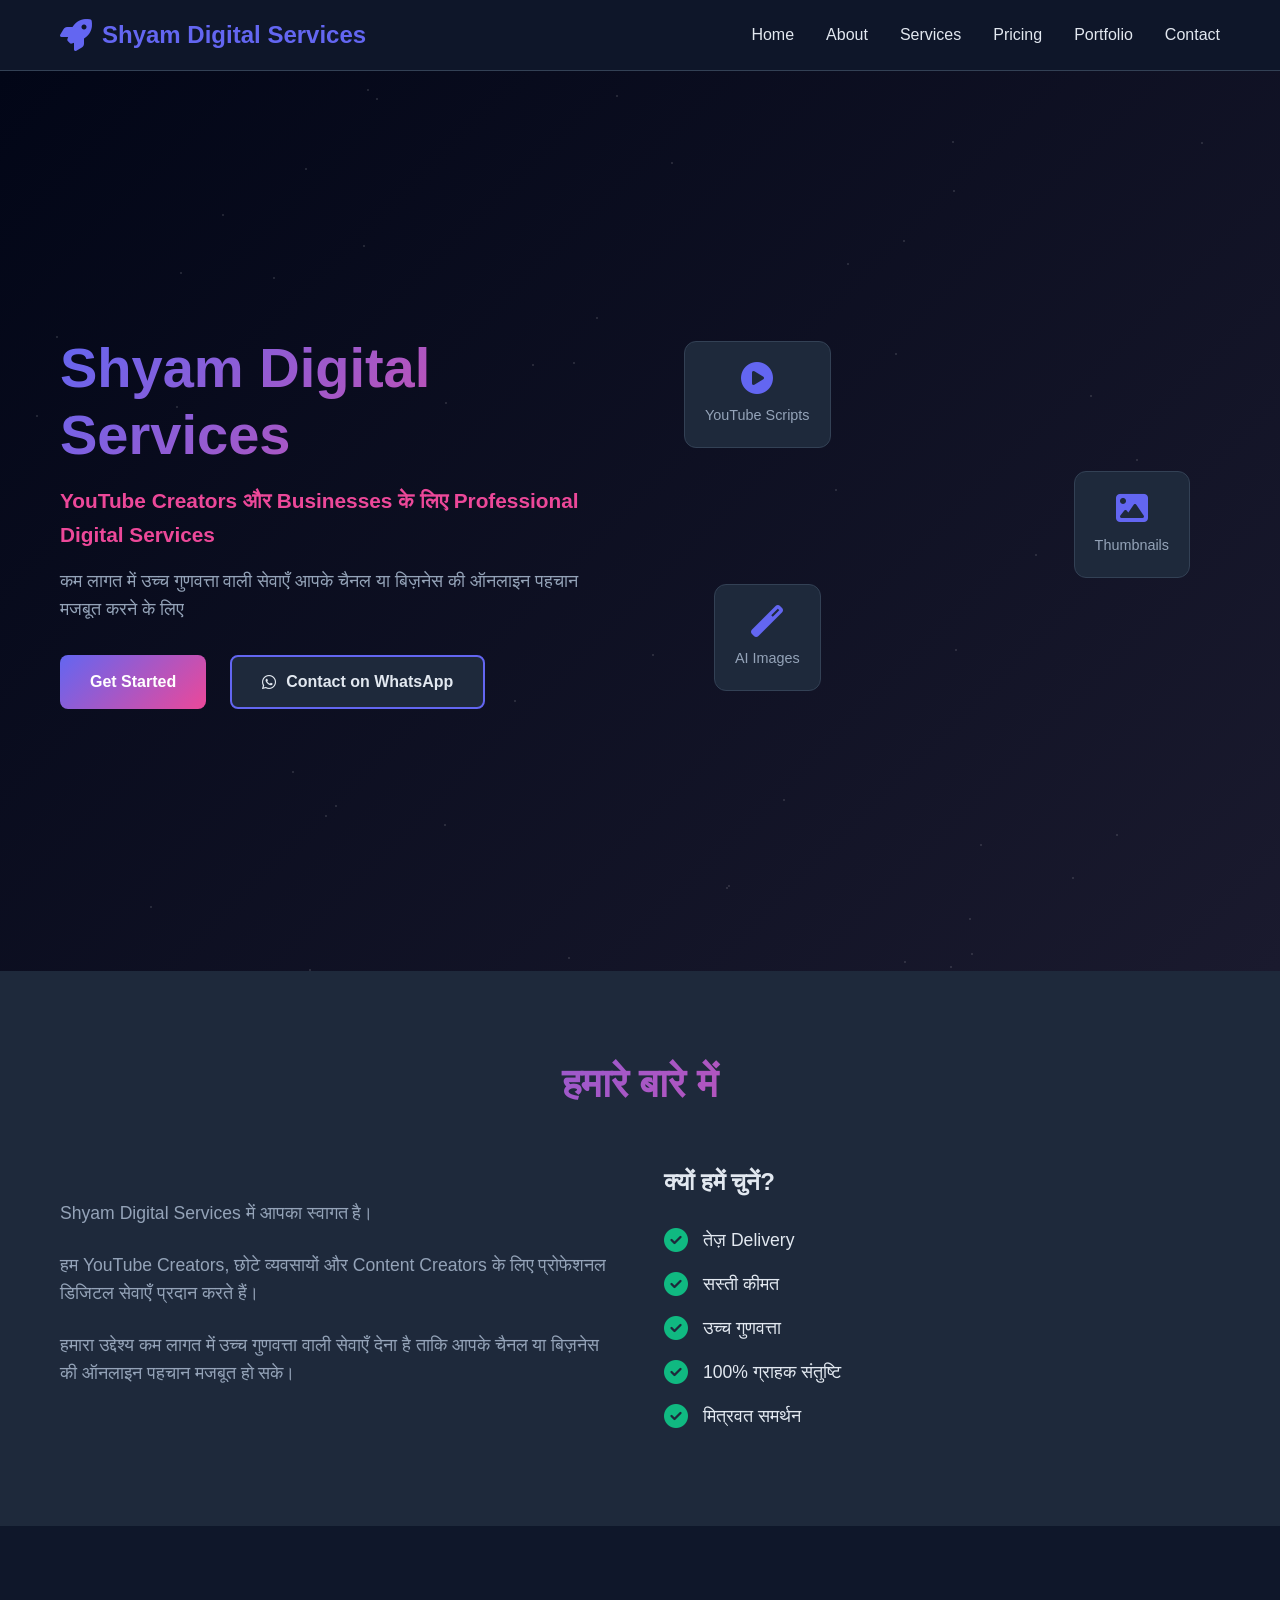
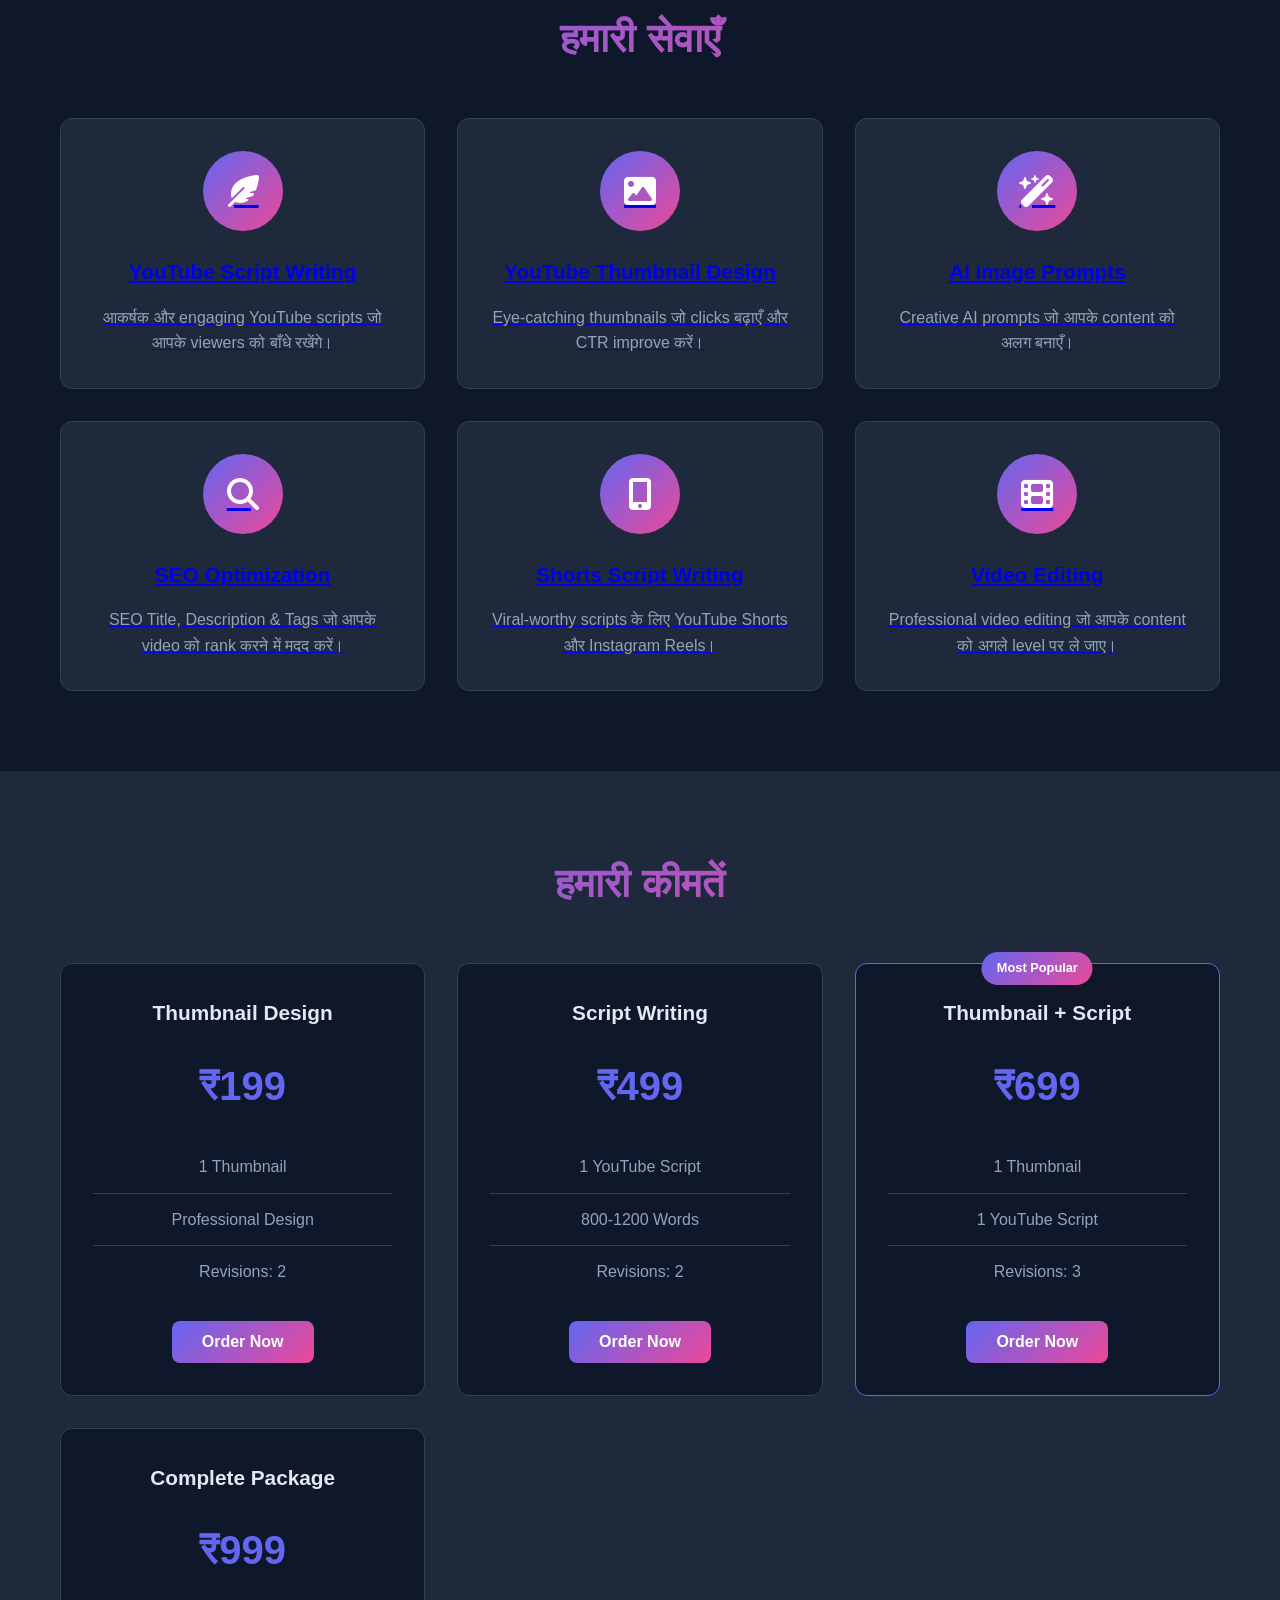
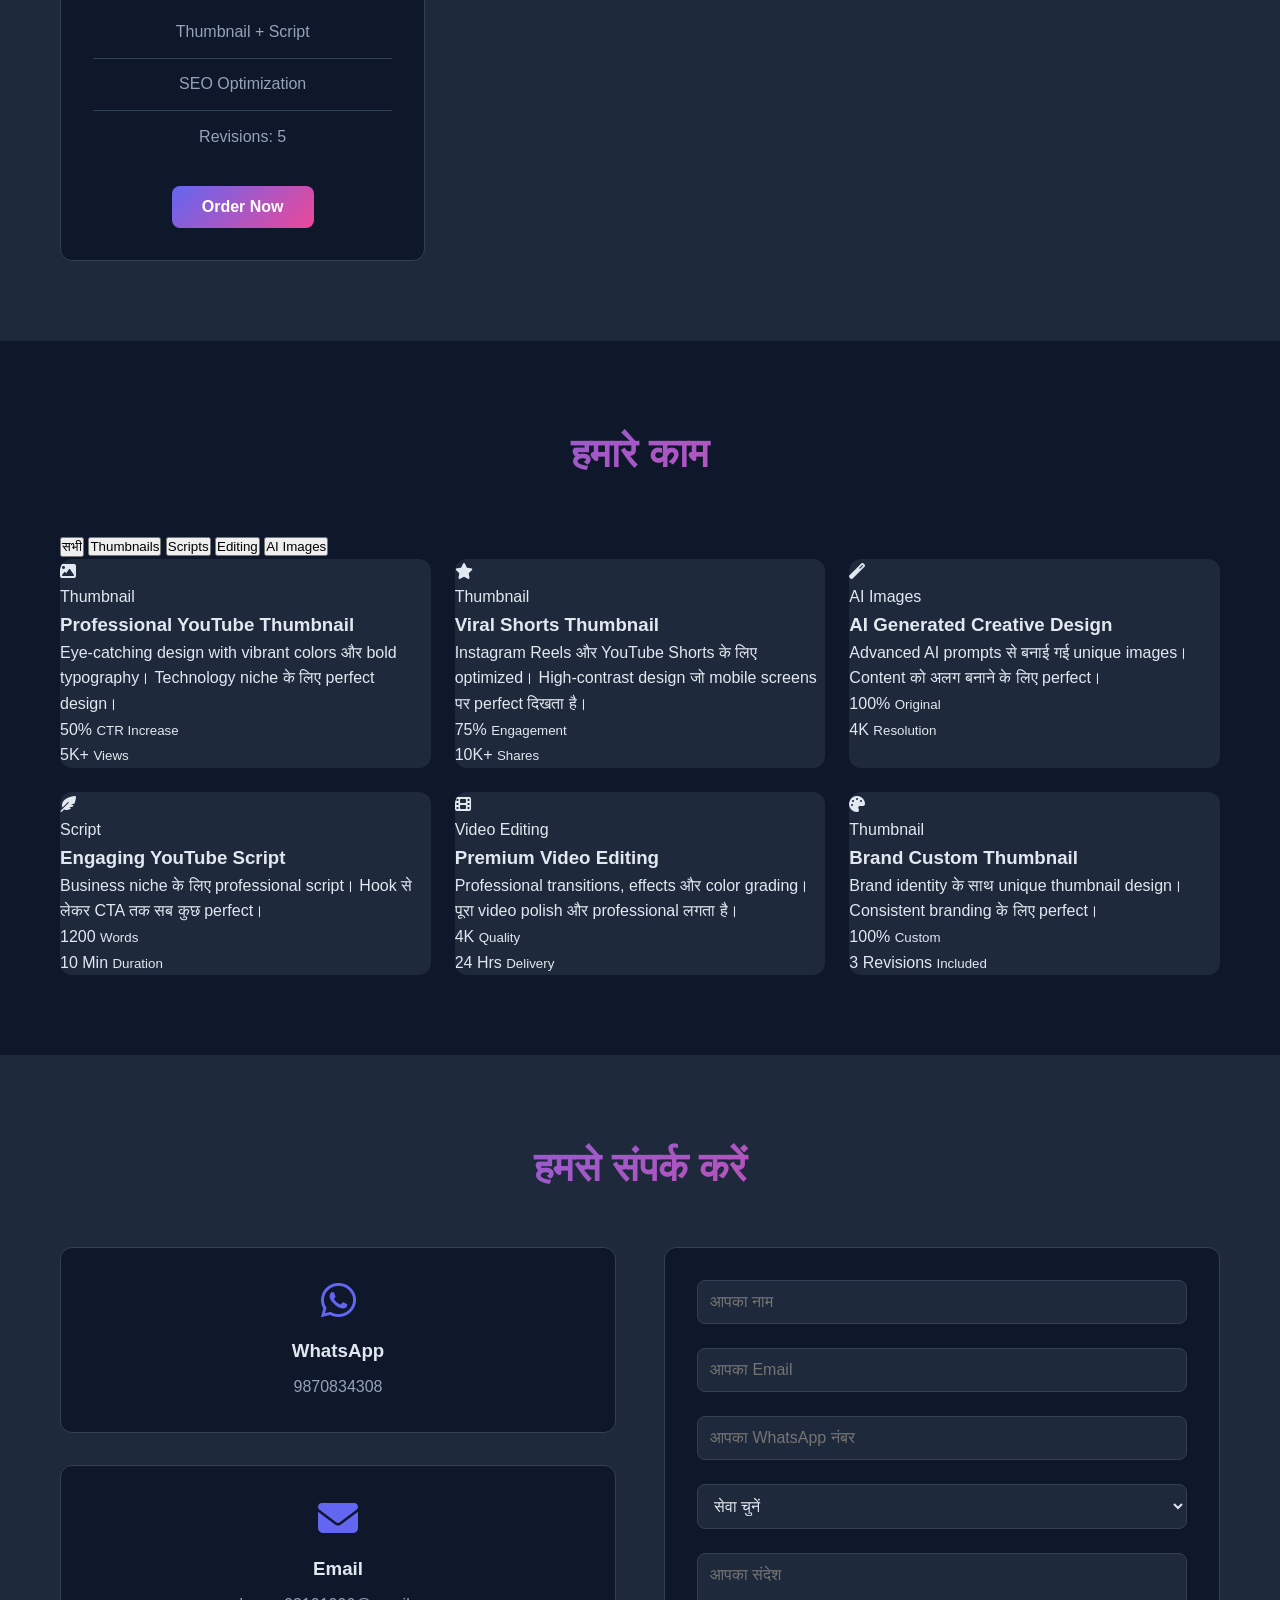
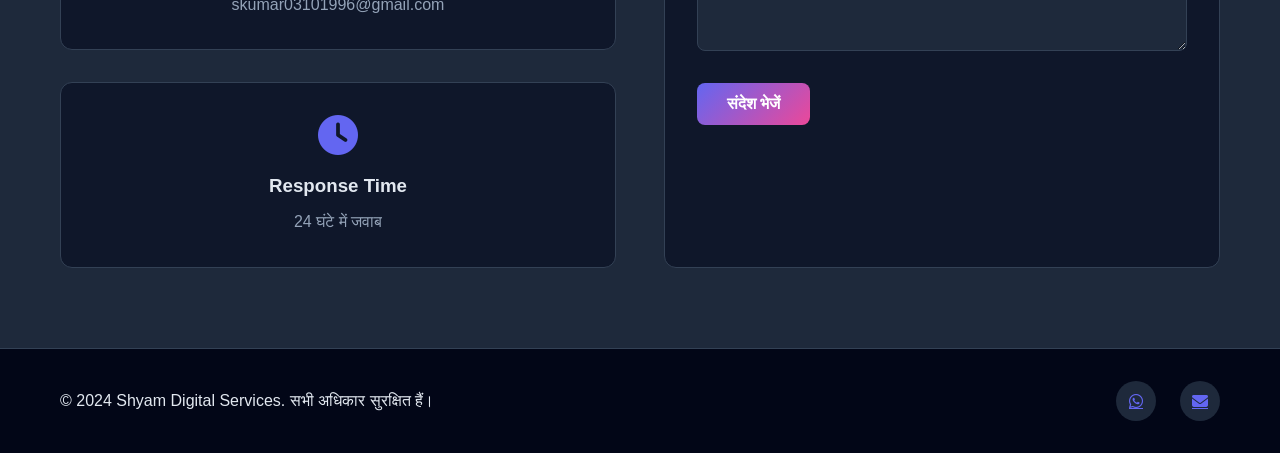
==== commit 3798b4d2: "Update index.html with enhanced portfolio section including categories and descriptions" ====
--- a/index.html
+++ b/index.html
@@ -192,47 +192,145 @@
     <section id="portfolio" class="portfolio">
         <div class="container">
             <h2 class="section-title">हमारे काम</h2>
+            
+            <div class="portfolio-filters">
+                <button class="filter-btn active" data-filter="all">सभी</button>
+                <button class="filter-btn" data-filter="thumbnail">Thumbnails</button>
+                <button class="filter-btn" data-filter="script">Scripts</button>
+                <button class="filter-btn" data-filter="editing">Editing</button>
+                <button class="filter-btn" data-filter="ai">AI Images</button>
+            </div>
+
             <div class="portfolio-grid">
-                <div class="portfolio-item">
-                    <img src="https://via.placeholder.com/300x200?text=Thumbnail+1" alt="Portfolio Item 1">
-                    <div class="portfolio-overlay">
-                        <h4>YouTube Thumbnail</h4>
-                        <p>Professional Design</p>
-                    </div>
-                </div>
-                <div class="portfolio-item">
-                    <img src="https://via.placeholder.com/300x200?text=Thumbnail+2" alt="Portfolio Item 2">
-                    <div class="portfolio-overlay">
-                        <h4>Shorts Thumbnail</h4>
-                        <p>Viral Design</p>
-                    </div>
-                </div>
-                <div class="portfolio-item">
-                    <img src="https://via.placeholder.com/300x200?text=Thumbnail+3" alt="Portfolio Item 3">
-                    <div class="portfolio-overlay">
-                        <h4>AI Generated</h4>
-                        <p>Creative Design</p>
-                    </div>
-                </div>
-                <div class="portfolio-item">
-                    <img src="https://via.placeholder.com/300x200?text=Thumbnail+4" alt="Portfolio Item 4">
-                    <div class="portfolio-overlay">
-                        <h4>Brand Design</h4>
-                        <p>Custom Design</p>
-                    </div>
-                </div>
-                <div class="portfolio-item">
-                    <img src="https://via.placeholder.com/300x200?text=Thumbnail+5" alt="Portfolio Item 5">
-                    <div class="portfolio-overlay">
-                        <h4>Premium Design</h4>
-                        <p>High Quality</p>
-                    </div>
-                </div>
-                <div class="portfolio-item">
-                    <img src="https://via.placeholder.com/300x200?text=Thumbnail+6" alt="Portfolio Item 6">
-                    <div class="portfolio-overlay">
-                        <h4>Special Design</h4>
-                        <p>Custom Request</p>
+                <!-- Portfolio Item 1 -->
+                <div class="portfolio-item" data-category="thumbnail">
+                    <div class="portfolio-image">
+                        <i class="fas fa-image"></i>
+                    </div>
+                    <div class="portfolio-info">
+                        <span class="portfolio-category">Thumbnail</span>
+                        <h3>Professional YouTube Thumbnail</h3>
+                        <p class="portfolio-description">Eye-catching design with vibrant colors और bold typography। Technology niche के लिए perfect design।</p>
+                        <div class="portfolio-stats">
+                            <div class="portfolio-stat">
+                                <span class="portfolio-stat-value">50%</span>
+                                <small>CTR Increase</small>
+                            </div>
+                            <div class="portfolio-stat">
+                                <span class="portfolio-stat-value">5K+</span>
+                                <small>Views</small>
+                            </div>
+                        </div>
+                    </div>
+                </div>
+
+                <!-- Portfolio Item 2 -->
+                <div class="portfolio-item" data-category="thumbnail">
+                    <div class="portfolio-image">
+                        <i class="fas fa-star"></i>
+                    </div>
+                    <div class="portfolio-info">
+                        <span class="portfolio-category">Thumbnail</span>
+                        <h3>Viral Shorts Thumbnail</h3>
+                        <p class="portfolio-description">Instagram Reels और YouTube Shorts के लिए optimized। High-contrast design जो mobile screens पर perfect दिखता है।</p>
+                        <div class="portfolio-stats">
+                            <div class="portfolio-stat">
+                                <span class="portfolio-stat-value">75%</span>
+                                <small>Engagement</small>
+                            </div>
+                            <div class="portfolio-stat">
+                                <span class="portfolio-stat-value">10K+</span>
+                                <small>Shares</small>
+                            </div>
+                        </div>
+                    </div>
+                </div>
+
+                <!-- Portfolio Item 3 -->
+                <div class="portfolio-item" data-category="ai">
+                    <div class="portfolio-image">
+                        <i class="fas fa-magic"></i>
+                    </div>
+                    <div class="portfolio-info">
+                        <span class="portfolio-category">AI Images</span>
+                        <h3>AI Generated Creative Design</h3>
+                        <p class="portfolio-description">Advanced AI prompts से बनाई गई unique images। Content को अलग बनाने के लिए perfect।</p>
+                        <div class="portfolio-stats">
+                            <div class="portfolio-stat">
+                                <span class="portfolio-stat-value">100%</span>
+                                <small>Original</small>
+                            </div>
+                            <div class="portfolio-stat">
+                                <span class="portfolio-stat-value">4K</span>
+                                <small>Resolution</small>
+                            </div>
+                        </div>
+                    </div>
+                </div>
+
+                <!-- Portfolio Item 4 -->
+                <div class="portfolio-item" data-category="script">
+                    <div class="portfolio-image">
+                        <i class="fas fa-feather-alt"></i>
+                    </div>
+                    <div class="portfolio-info">
+                        <span class="portfolio-category">Script</span>
+                        <h3>Engaging YouTube Script</h3>
+                        <p class="portfolio-description">Business niche के लिए professional script। Hook से लेकर CTA तक सब कुछ perfect।</p>
+                        <div class="portfolio-stats">
+                            <div class="portfolio-stat">
+                                <span class="portfolio-stat-value">1200</span>
+                                <small>Words</small>
+                            </div>
+                            <div class="portfolio-stat">
+                                <span class="portfolio-stat-value">10 Min</span>
+                                <small>Duration</small>
+                            </div>
+                        </div>
+                    </div>
+                </div>
+
+                <!-- Portfolio Item 5 -->
+                <div class="portfolio-item" data-category="editing">
+                    <div class="portfolio-image">
+                        <i class="fas fa-film"></i>
+                    </div>
+                    <div class="portfolio-info">
+                        <span class="portfolio-category">Video Editing</span>
+                        <h3>Premium Video Editing</h3>
+                        <p class="portfolio-description">Professional transitions, effects और color grading। पूरा video polish और professional लगता है।</p>
+                        <div class="portfolio-stats">
+                            <div class="portfolio-stat">
+                                <span class="portfolio-stat-value">4K</span>
+                                <small>Quality</small>
+                            </div>
+                            <div class="portfolio-stat">
+                                <span class="portfolio-stat-value">24 Hrs</span>
+                                <small>Delivery</small>
+                            </div>
+                        </div>
+                    </div>
+                </div>
+
+                <!-- Portfolio Item 6 -->
+                <div class="portfolio-item" data-category="thumbnail">
+                    <div class="portfolio-image">
+                        <i class="fas fa-palette"></i>
+                    </div>
+                    <div class="portfolio-info">
+                        <span class="portfolio-category">Thumbnail</span>
+                        <h3>Brand Custom Thumbnail</h3>
+                        <p class="portfolio-description">Brand identity के साथ unique thumbnail design। Consistent branding के लिए perfect।</p>
+                        <div class="portfolio-stats">
+                            <div class="portfolio-stat">
+                                <span class="portfolio-stat-value">100%</span>
+                                <small>Custom</small>
+                            </div>
+                            <div class="portfolio-stat">
+                                <span class="portfolio-stat-value">3 Revisions</span>
+                                <small>Included</small>
+                            </div>
+                        </div>
                     </div>
                 </div>
             </div>
@@ -301,314 +399,6 @@
         </div>
     </footer>
 
-    <style>
-        .service-card {
-            text-decoration: none;
-            color: inherit;
-            display: block;
-        }
-
-        .service-card:hover {
-            cursor: pointer;
-        }
-
-        .service-detail {
-            padding: 60px 0;
-            min-height: 100vh;
-        }
-
-        .back-btn {
-            display: inline-flex;
-            align-items: center;
-            gap: 8px;
-            color: var(--primary-color);
-            text-decoration: none;
-            font-weight: 600;
-            margin-bottom: 2rem;
-            transition: all 0.3s ease;
-        }
-
-        .back-btn:hover {
-            gap: 15px;
-        }
-
-        .service-header {
-            text-align: center;
-            margin-bottom: 3rem;
-        }
-
-        .service-icon-large {
-            width: 120px;
-            height: 120px;
-            margin: 0 auto 1.5rem;
-            background: linear-gradient(135deg, var(--primary-color), var(--secondary-color));
-            border-radius: 50%;
-            display: flex;
-            align-items: center;
-            justify-content: center;
-            font-size: 3rem;
-            color: white;
-        }
-
-        .service-header h1 {
-            font-size: 2.5rem;
-            margin-bottom: 1rem;
-            background: linear-gradient(135deg, var(--primary-color), var(--secondary-color));
-            -webkit-background-clip: text;
-            -webkit-text-fill-color: transparent;
-            background-clip: text;
-        }
-
-        .service-header .tagline {
-            font-size: 1.2rem;
-            color: var(--text-muted);
-        }
-
-        .service-content {
-            max-width: 1000px;
-            margin: 0 auto;
-        }
-
-        .content-section {
-            background-color: var(--card-bg);
-            padding: 2rem;
-            border-radius: 12px;
-            border: 1px solid var(--border-color);
-            margin-bottom: 2rem;
-        }
-
-        .content-section h2 {
-            font-size: 1.8rem;
-            margin-bottom: 1.5rem;
-            color: var(--primary-color);
-        }
-
-        .features-list {
-            list-style: none;
-            display: grid;
-            grid-template-columns: repeat(auto-fit, minmax(250px, 1fr));
-            gap: 1rem;
-        }
-
-        .features-list li {
-            display: flex;
-            align-items: center;
-            gap: 12px;
-            padding: 1rem;
-            background-color: var(--dark-bg);
-            border-radius: 8px;
-            border-left: 4px solid var(--primary-color);
-        }
-
-        .features-list i {
-            color: var(--success);
-            font-size: 1.3rem;
-        }
-
-        .benefits-grid,
-        .script-types,
-        .design-elements,
-        .uses-grid,
-        .editing-services {
-            display: grid;
-            grid-template-columns: repeat(auto-fit, minmax(250px, 1fr));
-            gap: 1.5rem;
-        }
-
-        .benefit-card,
-        .type-card,
-        .element-box,
-        .use-card,
-        .service-item {
-            background-color: var(--dark-bg);
-            padding: 1.5rem;
-            border-radius: 12px;
-            border: 1px solid var(--border-color);
-            text-align: center;
-            transition: all 0.3s ease;
-        }
-
-        .benefit-card:hover,
-        .type-card:hover,
-        .use-card:hover {
-            transform: translateY(-5px);
-            border-color: var(--primary-color);
-            box-shadow: 0 10px 25px rgba(99, 102, 241, 0.1);
-        }
-
-        .benefit-card i,
-        .use-card i {
-            font-size: 2.5rem;
-            color: var(--primary-color);
-            margin-bottom: 1rem;
-        }
-
-        .script-structure,
-        .prompt-structure,
-        .seo-elements {
-            display: grid;
-            gap: 1.5rem;
-        }
-
-        .step,
-        .prompt-part,
-        .step-content {
-            background-color: var(--dark-bg);
-            padding: 1.5rem;
-            border-radius: 12px;
-            border: 1px solid var(--border-color);
-            display: flex;
-            gap: 1.5rem;
-            align-items: flex-start;
-        }
-
-        .step-number {
-            width: 50px;
-            height: 50px;
-            background: linear-gradient(135deg, var(--primary-color), var(--secondary-color));
-            border-radius: 50%;
-            display: flex;
-            align-items: center;
-            justify-content: center;
-            color: white;
-            font-weight: bold;
-            font-size: 1.2rem;
-            flex-shrink: 0;
-        }
-
-        .pricing-detail {
-            display: grid;
-            grid-template-columns: repeat(auto-fit, minmax(280px, 1fr));
-            gap: 2rem;
-        }
-
-        .price-box {
-            background-color: var(--dark-bg);
-            padding: 2rem;
-            border-radius: 12px;
-            border: 1px solid var(--border-color);
-            text-align: center;
-            transition: all 0.3s ease;
-        }
-
-        .price-box.featured {
-            border-color: var(--primary-color);
-            transform: scale(1.05);
-        }
-
-        .price-box h3 {
-            font-size: 1.3rem;
-            margin-bottom: 1rem;
-        }
-
-        .price-box .price {
-            font-size: 2.5rem;
-            color: var(--primary-color);
-            margin: 1.5rem 0;
-            font-weight: bold;
-        }
-
-        .price-box ul {
-            list-style: none;
-            margin: 1.5rem 0;
-            text-align: left;
-        }
-
-        .price-box li {
-            padding: 0.8rem 0;
-            color: var(--text-muted);
-            border-bottom: 1px solid var(--border-color);
-        }
-
-        .price-box li:last-child {
-            border-bottom: none;
-        }
-
-        .faq {
-            display: grid;
-            gap: 1.5rem;
-        }
-
-        .faq-item {
-            background-color: var(--dark-bg);
-            padding: 1.5rem;
-            border-radius: 12px;
-            border: 1px solid var(--border-color);
-        }
-
-        .faq-item h3 {
-            color: var(--primary-color);
-            margin-bottom: 0.8rem;
-            font-size: 1.1rem;
-        }
-
-        .faq-item p {
-            color: var(--text-muted);
-            line-height: 1.6;
-        }
-
-        .video-types,
-        .topics-grid {
-            display: grid;
-            grid-template-columns: repeat(auto-fit, minmax(150px, 1fr));
-            gap: 1rem;
-        }
-
-        .type-item,
-        .topic {
-            background-color: var(--dark-bg);
-            padding: 1rem;
-            border-radius: 8px;
-            border: 1px solid var(--border-color);
-            text-align: center;
-            color: var(--primary-color);
-            font-weight: 500;
-        }
-
-        .structure-step {
-            background: linear-gradient(135deg, var(--dark-bg), var(--card-bg));
-            padding: 1.5rem;
-            border-radius: 12px;
-            border: 1px solid var(--border-color);
-        }
-
-        .structure-step .step-num {
-            background: linear-gradient(135deg, var(--primary-color), var(--secondary-color));
-            color: white;
-            padding: 8px 16px;
-            border-radius: 20px;
-            display: inline-block;
-            margin-bottom: 1rem;
-            font-size: 0.9rem;
-            font-weight: bold;
-        }
-
-        .structure-step h3 {
-            font-size: 1.2rem;
-            margin-bottom: 0.5rem;
-            color: var(--primary-color);
-        }
-
-        @media (max-width: 768px) {
-            .service-header h1 {
-                font-size: 1.8rem;
-            }
-
-            .price-box.featured {
-                transform: scale(1);
-            }
-
-            .step {
-                flex-direction: column;
-                align-items: center;
-            }
-
-            .step-number {
-                margin-bottom: 1rem;
-            }
-        }
-    </style>
-
     <script src="script.js"></script>
 </body>
 </html>
